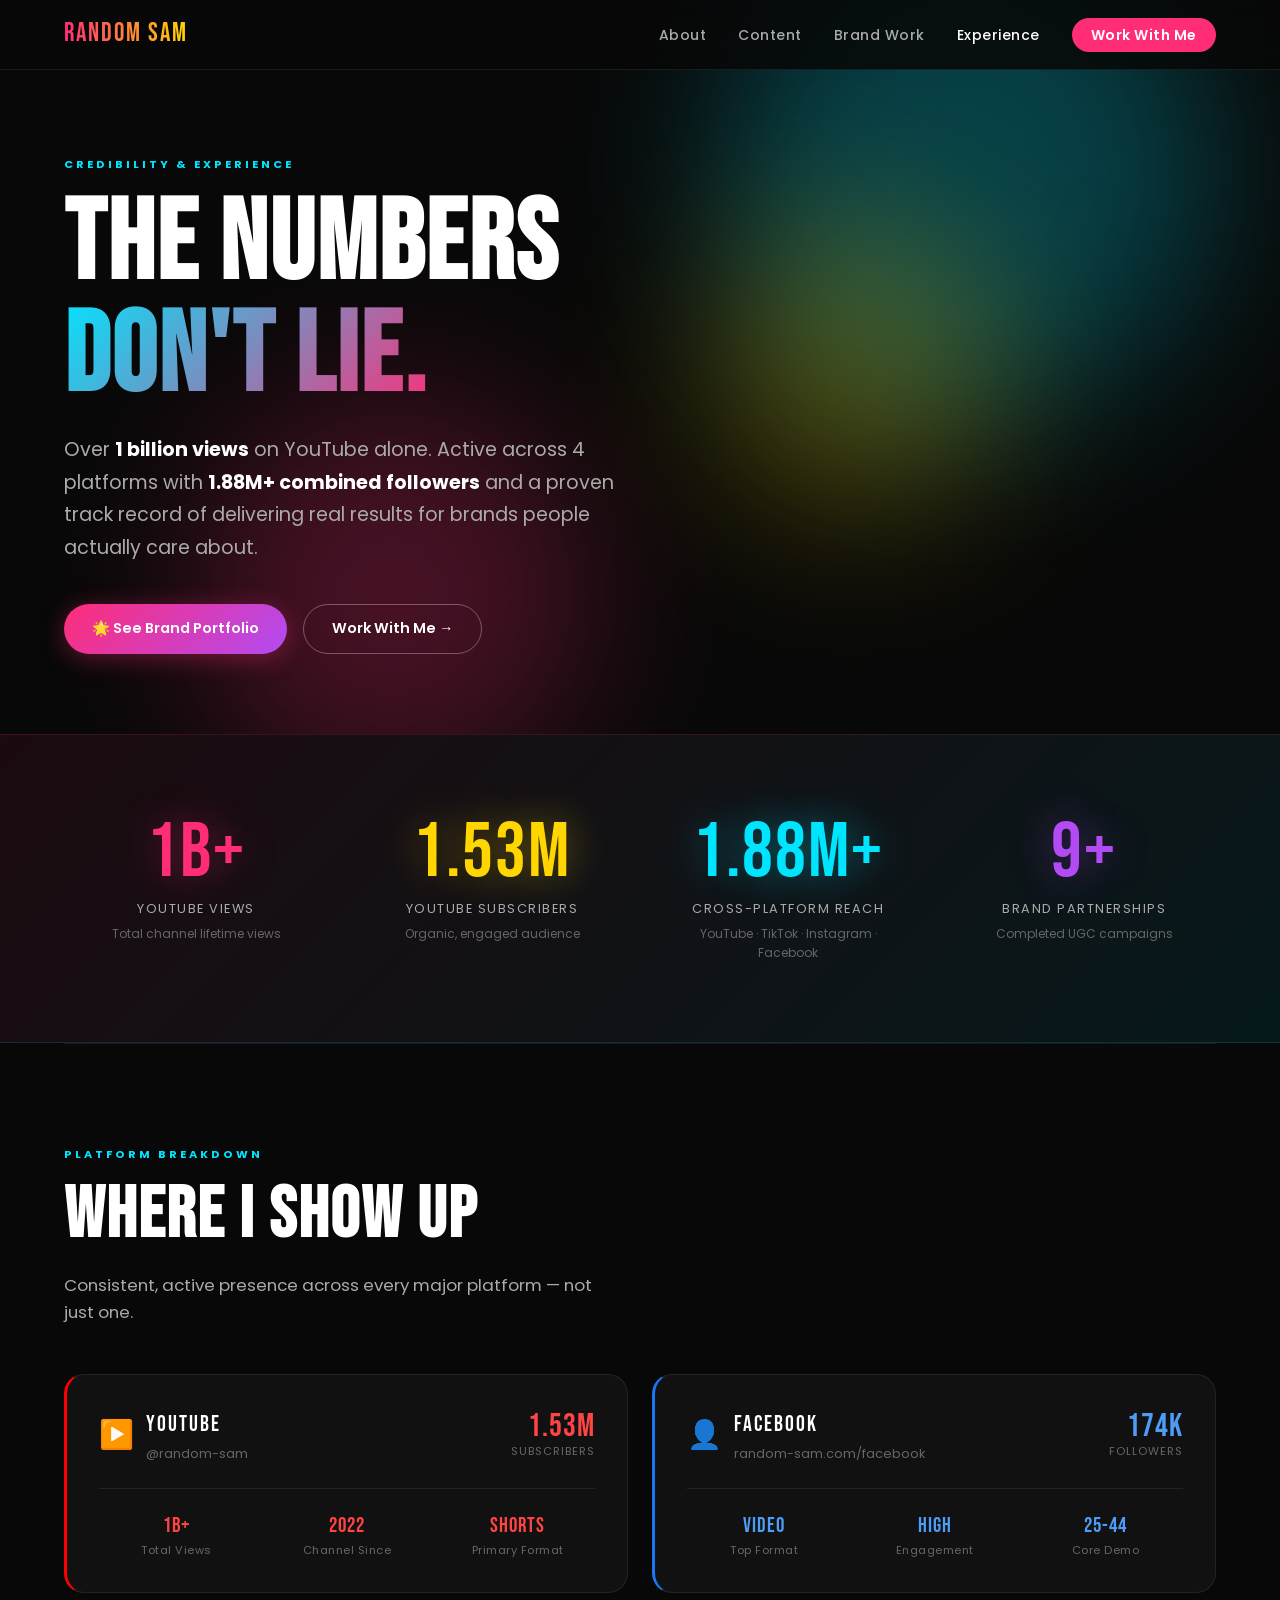
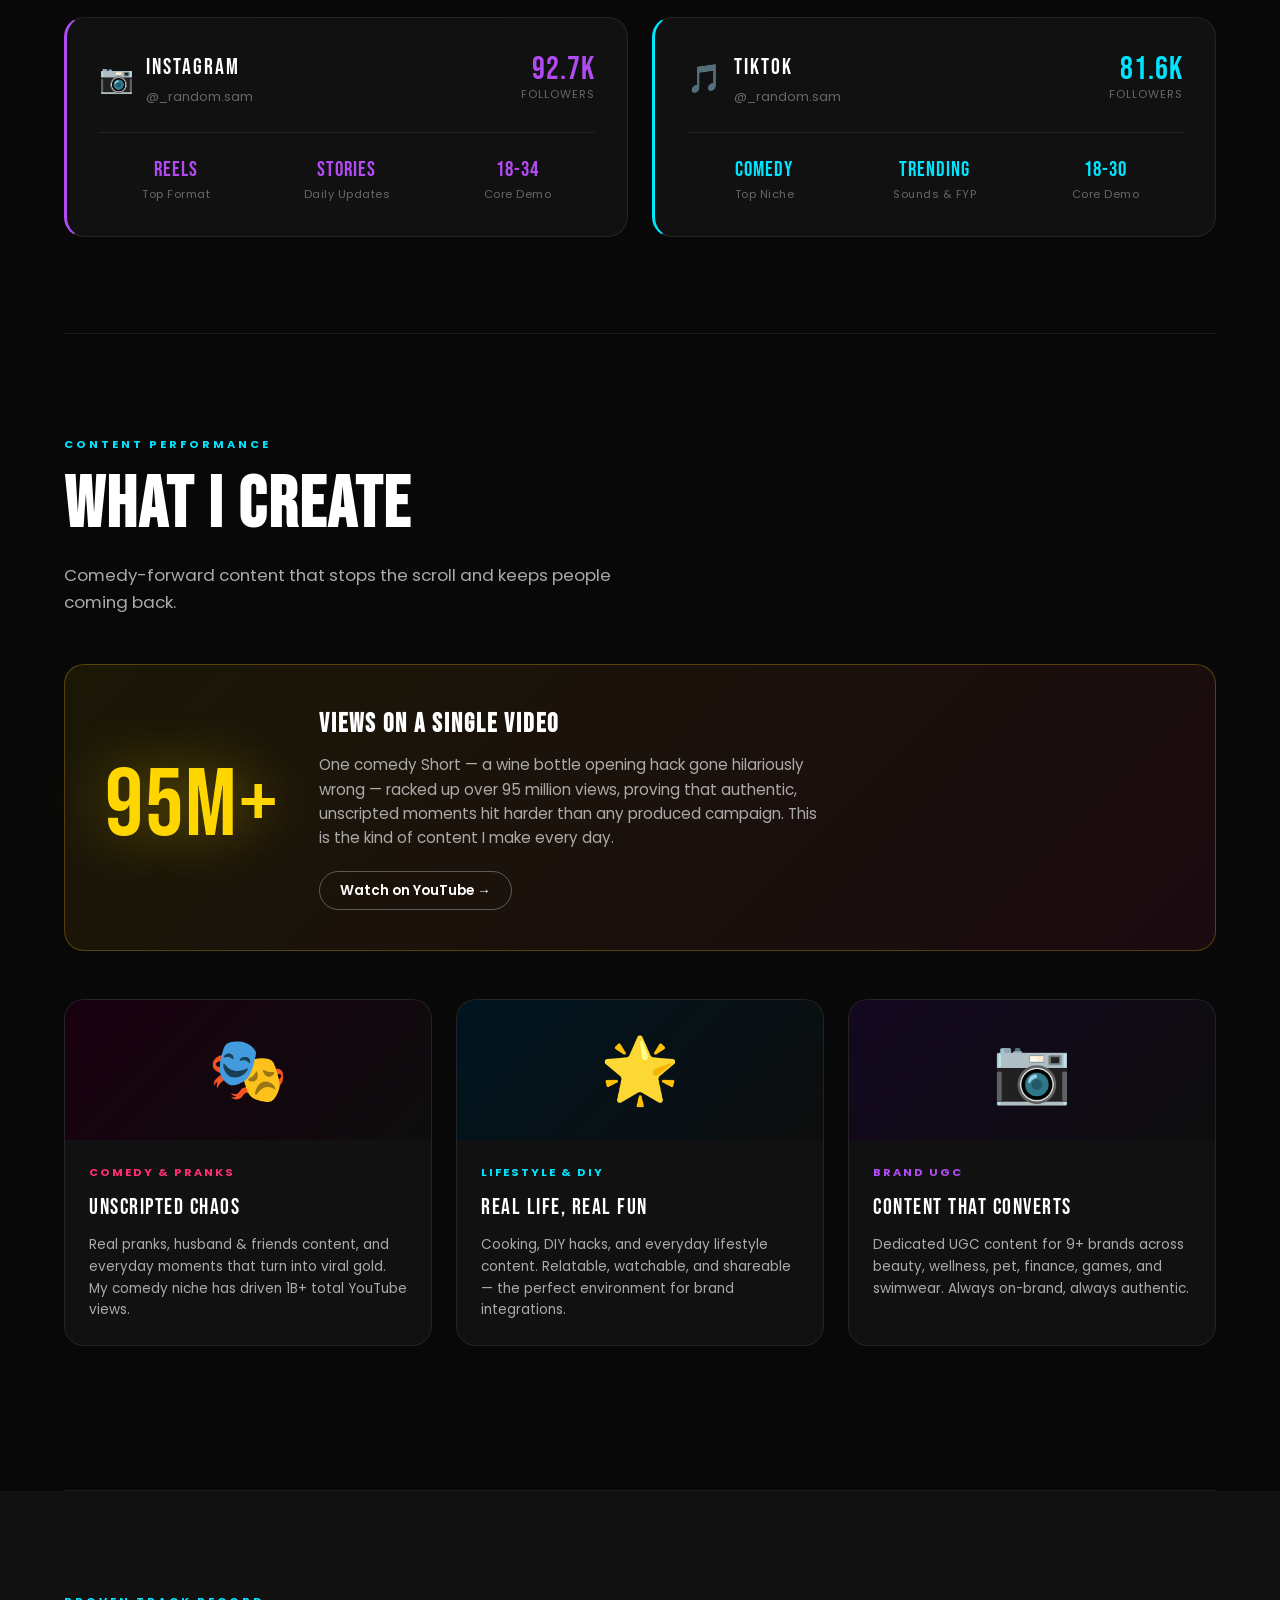
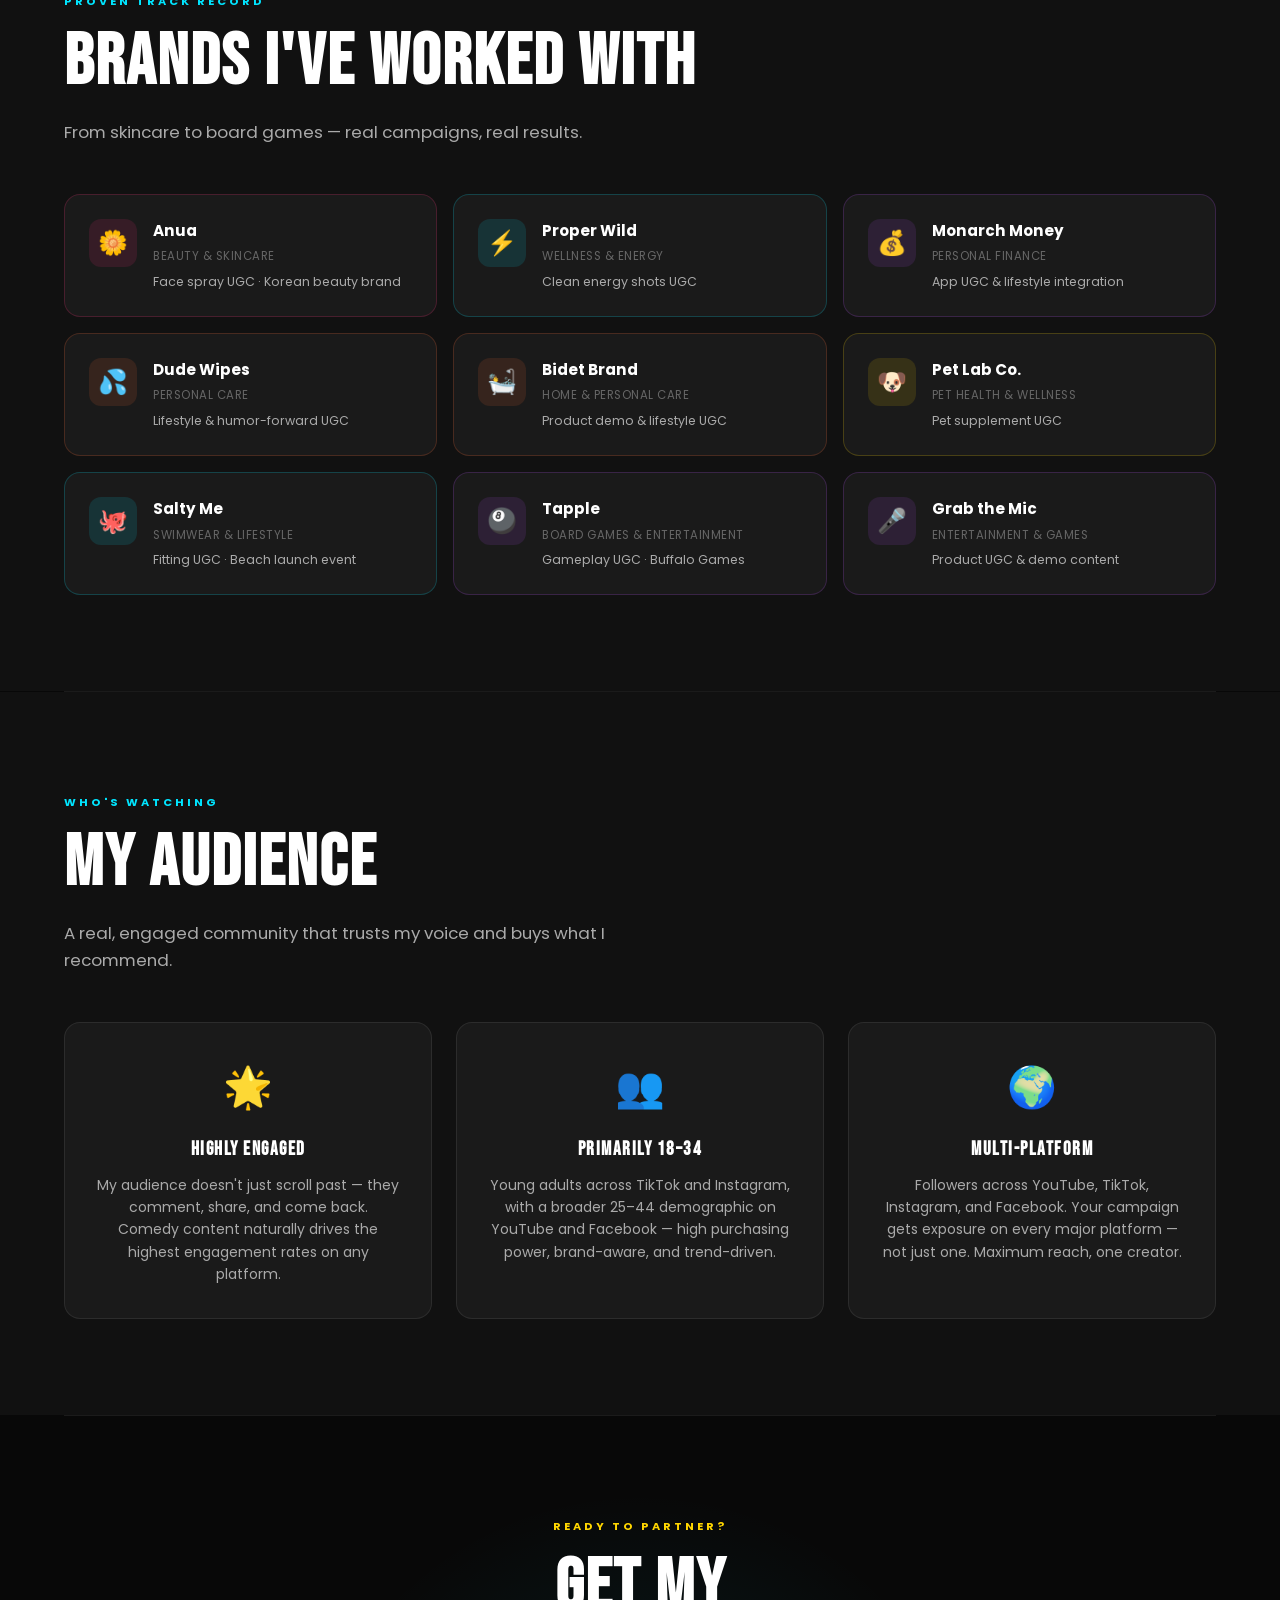
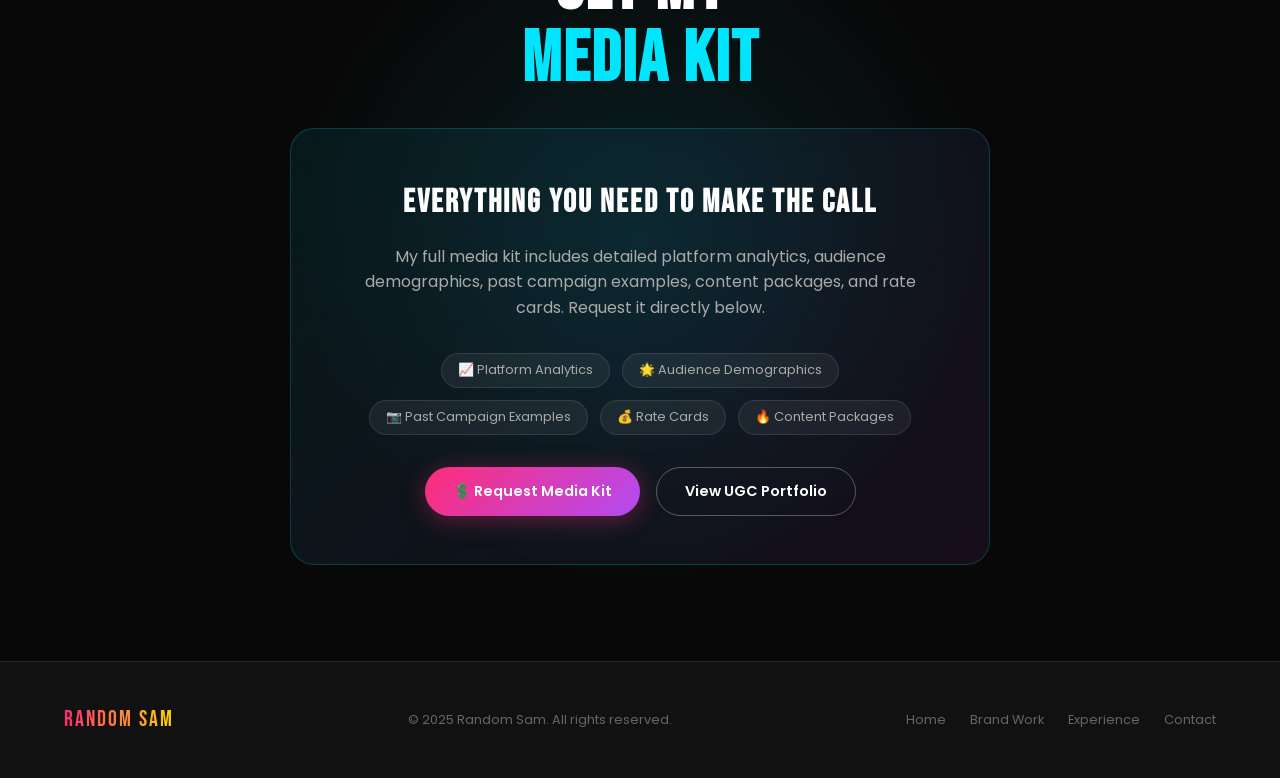
==== experience.html @ a658b6bf "Add experience/credibility page with stats, brand portfolio, and platform breakdown - experience.htm" ====
<!DOCTYPE html>
<html lang="en">
<head>
  <meta charset="UTF-8" />
  <meta name="viewport" content="width=device-width, initial-scale=1.0" />
  <meta name="description" content="Random Sam — By the numbers. 1B+ views, 1.53M YouTube subscribers, 9+ brand partnerships." />
  <title>Experience &amp; Stats | Random Sam</title>
  <link rel="stylesheet" href="styles.css" />
  <style>
    /* ── PAGE-SPECIFIC STYLES ── */

    .exp-hero {
      min-height: 65vh;
      display: flex;
      align-items: center;
      padding: calc(var(--nav-h) + 5rem) 5% 5rem;
      position: relative;
      overflow: hidden;
    }
    .exp-hero .blob-1 { background: var(--cyan); top: -80px; right: 5%; }
    .exp-hero .blob-2 { background: var(--pink); bottom: -60px; left: 15%; }
    .exp-hero .blob-3 { background: var(--yellow); top: 30%; left: 55%; }

    .exp-hero-content { position: relative; z-index: 1; max-width: 900px; }
    .exp-hero .section-tag { color: var(--cyan); }

    /* ── BIG NUMBERS BANNER ── */
    .big-numbers {
      background: linear-gradient(135deg, rgba(255,45,120,0.08), rgba(0,229,255,0.08));
      border-top: 1px solid rgba(255,45,120,0.15);
      border-bottom: 1px solid rgba(0,229,255,0.15);
      padding: 4rem 5%;
    }
    .big-numbers-inner {
      max-width: 1200px;
      margin: 0 auto;
      display: grid;
      grid-template-columns: repeat(4, 1fr);
      gap: 2rem;
      text-align: center;
    }
    .big-num-item { padding: 1rem; }
    .big-num {
      font-family: 'Bebas Neue', sans-serif;
      font-size: clamp(3rem, 6vw, 5.5rem);
      line-height: 1;
      letter-spacing: 2px;
      margin-bottom: 0.5rem;
    }
    .big-num.pink { color: var(--pink); text-shadow: 0 0 40px rgba(255,45,120,0.4); }
    .big-num.yellow { color: var(--yellow); text-shadow: 0 0 40px rgba(255,214,0,0.4); }
    .big-num.cyan { color: var(--cyan); text-shadow: 0 0 40px rgba(0,229,255,0.4); }
    .big-num.purple { color: var(--purple); text-shadow: 0 0 40px rgba(178,75,243,0.4); }
    .big-num-label {
      font-size: 0.8rem;
      color: var(--gray-light);
      letter-spacing: 1.5px;
      text-transform: uppercase;
    }
    .big-num-sub {
      font-size: 0.75rem;
      color: var(--gray);
      margin-top: 0.25rem;
    }

    /* ── PLATFORM BREAKDOWN ── */
    .platform-breakdown { max-width: 1200px; margin: 0 auto; }

    .platform-detail-grid {
      display: grid;
      grid-template-columns: repeat(2, 1fr);
      gap: 1.5rem;
    }

    .platform-detail-card {
      background: var(--surface);
      border: 1px solid var(--border);
      border-radius: 20px;
      padding: 2rem;
      transition: transform 0.25s;
    }
    .platform-detail-card:hover { transform: translateY(-4px); }
    .platform-detail-card.yt { border-left: 3px solid #FF0000; }
    .platform-detail-card.fb { border-left: 3px solid #1877F2; }
    .platform-detail-card.ig { border-left: 3px solid var(--purple); }
    .platform-detail-card.tt { border-left: 3px solid var(--cyan); }

    .pd-header {
      display: flex;
      align-items: center;
      justify-content: space-between;
      margin-bottom: 1.5rem;
    }
    .pd-platform {
      display: flex;
      align-items: center;
      gap: 0.75rem;
    }
    .pd-icon { font-size: 1.75rem; }
    .pd-name {
      font-family: 'Bebas Neue', sans-serif;
      font-size: 1.4rem;
      letter-spacing: 2px;
    }
    .pd-handle { font-size: 0.8rem; color: var(--gray); margin-top: 1px; }
    .pd-main-stat {
      text-align: right;
    }
    .pd-main-num {
      font-family: 'Bebas Neue', sans-serif;
      font-size: 2rem;
      letter-spacing: 1px;
      line-height: 1;
    }
    .yt .pd-main-num { color: #FF4444; }
    .fb .pd-main-num { color: #4d9cf5; }
    .ig .pd-main-num { color: var(--purple); }
    .tt .pd-main-num { color: var(--cyan); }
    .pd-main-label { font-size: 0.7rem; color: var(--gray); text-transform: uppercase; letter-spacing: 1px; }

    .pd-stats {
      display: grid;
      grid-template-columns: repeat(3, 1fr);
      gap: 1rem;
      padding-top: 1.25rem;
      border-top: 1px solid var(--border);
    }
    .pd-stat { text-align: center; }
    .pd-stat-num {
      font-family: 'Bebas Neue', sans-serif;
      font-size: 1.3rem;
      letter-spacing: 1px;
    }
    .pd-stat-label { font-size: 0.7rem; color: var(--gray); letter-spacing: 0.5px; }

    /* ── BRAND PORTFOLIO ── */
    .brand-portfolio { background: var(--surface); }
    .brand-portfolio-inner { max-width: 1200px; margin: 0 auto; }

    .brands-grid {
      display: grid;
      grid-template-columns: repeat(3, 1fr);
      gap: 1rem;
    }

    .brand-card {
      background: var(--surface2);
      border: 1px solid var(--border);
      border-radius: 16px;
      padding: 1.5rem;
      display: flex;
      align-items: flex-start;
      gap: 1rem;
      transition: border-color 0.25s, transform 0.25s;
    }
    .brand-card:hover { transform: translateY(-3px); }
    .brand-card:hover .brand-icon-box { transform: scale(1.1); }

    .brand-icon-box {
      width: 48px;
      height: 48px;
      border-radius: 12px;
      display: flex;
      align-items: center;
      justify-content: center;
      font-size: 1.5rem;
      flex-shrink: 0;
      transition: transform 0.25s;
    }
    .brand-info { flex: 1; min-width: 0; }
    .brand-name {
      font-weight: 700;
      font-size: 0.95rem;
      margin-bottom: 0.25rem;
      white-space: nowrap;
      overflow: hidden;
      text-overflow: ellipsis;
    }
    .brand-category {
      font-size: 0.72rem;
      color: var(--gray);
      letter-spacing: 0.5px;
      text-transform: uppercase;
      margin-bottom: 0.4rem;
    }
    .brand-type {
      font-size: 0.78rem;
      color: var(--gray-light);
    }

    /* Brand color variants */
    .brand-card.beauty { border-color: rgba(255,45,120,0.2); }
    .brand-card.beauty:hover { border-color: var(--pink); }
    .brand-card.beauty .brand-icon-box { background: rgba(255,45,120,0.12); }

    .brand-card.wellness { border-color: rgba(0,229,255,0.2); }
    .brand-card.wellness:hover { border-color: var(--cyan); }
    .brand-card.wellness .brand-icon-box { background: rgba(0,229,255,0.12); }

    .brand-card.personal-care { border-color: rgba(255,107,53,0.2); }
    .brand-card.personal-care:hover { border-color: var(--orange); }
    .brand-card.personal-care .brand-icon-box { background: rgba(255,107,53,0.12); }

    .brand-card.finance { border-color: rgba(178,75,243,0.2); }
    .brand-card.finance:hover { border-color: var(--purple); }
    .brand-card.finance .brand-icon-box { background: rgba(178,75,243,0.12); }

    .brand-card.pet { border-color: rgba(255,214,0,0.2); }
    .brand-card.pet:hover { border-color: var(--yellow); }
    .brand-card.pet .brand-icon-box { background: rgba(255,214,0,0.12); }

    .brand-card.swimwear { border-color: rgba(0,229,255,0.2); }
    .brand-card.swimwear:hover { border-color: var(--cyan); }
    .brand-card.swimwear .brand-icon-box { background: rgba(0,229,255,0.12); }

    .brand-card.entertainment { border-color: rgba(178,75,243,0.2); }
    .brand-card.entertainment:hover { border-color: var(--purple); }
    .brand-card.entertainment .brand-icon-box { background: rgba(178,75,243,0.12); }

    /* ── CONTENT SHOWCASE ── */
    .content-showcase-inner { max-width: 1200px; margin: 0 auto; }

    .content-type-grid {
      display: grid;
      grid-template-columns: repeat(3, 1fr);
      gap: 1.5rem;
      margin-bottom: 3rem;
    }

    .content-type-card {
      background: var(--surface);
      border: 1px solid var(--border);
      border-radius: 20px;
      overflow: hidden;
      transition: transform 0.25s;
    }
    .content-type-card:hover { transform: translateY(-4px); }

    .ctc-thumb {
      height: 140px;
      display: flex;
      align-items: center;
      justify-content: center;
      font-size: 4rem;
      position: relative;
    }
    .ctc-thumb::after {
      content: '';
      position: absolute;
      inset: 0;
      opacity: 0;
      transition: opacity 0.3s;
    }
    .content-type-card:hover .ctc-thumb::after { opacity: 1; }

    .ctc-thumb.comedy { background: linear-gradient(135deg, #1a0010, #0d0d0d); }
    .ctc-thumb.lifestyle { background: linear-gradient(135deg, #001520, #0d0d0d); }
    .ctc-thumb.ugc-vid { background: linear-gradient(135deg, #130820, #0d0d0d); }

    .ctc-body { padding: 1.5rem; }
    .ctc-label {
      font-size: 0.7rem;
      font-weight: 700;
      letter-spacing: 2px;
      text-transform: uppercase;
      margin-bottom: 0.5rem;
    }
    .comedy .ctc-label { color: var(--pink); }
    .lifestyle .ctc-label { color: var(--cyan); }
    .ugc-vid .ctc-label { color: var(--purple); }

    .ctc-title {
      font-family: 'Bebas Neue', sans-serif;
      font-size: 1.4rem;
      letter-spacing: 1.5px;
      margin-bottom: 0.5rem;
    }
    .ctc-desc { font-size: 0.85rem; color: var(--gray-light); line-height: 1.6; }

    .viral-callout {
      background: linear-gradient(135deg, rgba(255,214,0,0.08), rgba(255,45,120,0.08));
      border: 1px solid rgba(255,214,0,0.25);
      border-radius: 20px;
      padding: 2.5rem;
      display: flex;
      align-items: center;
      gap: 2.5rem;
      flex-wrap: wrap;
    }
    .viral-num {
      font-family: 'Bebas Neue', sans-serif;
      font-size: clamp(3.5rem, 8vw, 6rem);
      letter-spacing: 2px;
      color: var(--yellow);
      text-shadow: 0 0 60px rgba(255,214,0,0.4);
      line-height: 1;
      flex-shrink: 0;
    }
    .viral-text h3 {
      font-family: 'Bebas Neue', sans-serif;
      font-size: 1.6rem;
      letter-spacing: 2px;
      margin-bottom: 0.5rem;
    }
    .viral-text p { color: var(--gray-light); font-size: 0.95rem; max-width: 500px; }

    /* ── AUDIENCE SECTION ── */
    .audience-section { background: var(--surface); }
    .audience-inner { max-width: 1200px; margin: 0 auto; }

    .audience-grid {
      display: grid;
      grid-template-columns: repeat(3, 1fr);
      gap: 1.5rem;
    }
    .audience-card {
      background: var(--surface2);
      border: 1px solid var(--border);
      border-radius: 16px;
      padding: 2rem;
      text-align: center;
    }
    .audience-icon { font-size: 2.5rem; margin-bottom: 1rem; display: block; }
    .audience-card h3 {
      font-family: 'Bebas Neue', sans-serif;
      font-size: 1.2rem;
      letter-spacing: 1.5px;
      margin-bottom: 0.5rem;
    }
    .audience-card p { font-size: 0.875rem; color: var(--gray-light); line-height: 1.6; }

    /* ── MEDIA KIT CTA ── */
    .media-kit-cta {
      text-align: center;
      position: relative;
      overflow: hidden;
    }
    .media-kit-cta::before {
      content: '';
      position: absolute;
      top: 50%; left: 50%;
      transform: translate(-50%,-50%);
      width: 700px; height: 700px;
      background: radial-gradient(circle, rgba(0,229,255,0.1), transparent 70%);
      pointer-events: none;
    }
    .media-kit-inner {
      max-width: 700px;
      margin: 0 auto;
      position: relative;
      z-index: 1;
    }
    .media-kit-cta .section-tag { color: var(--yellow); }

    .media-kit-box {
      background: linear-gradient(135deg, rgba(0,229,255,0.08), rgba(178,75,243,0.08));
      border: 1px solid rgba(0,229,255,0.2);
      border-radius: 24px;
      padding: 3rem;
      margin-top: 2rem;
    }
    .media-kit-box h3 {
      font-family: 'Bebas Neue', sans-serif;
      font-size: 2rem;
      letter-spacing: 2px;
      margin-bottom: 1rem;
    }
    .media-kit-box p { color: var(--gray-light); margin-bottom: 2rem; }
    .media-kit-features {
      display: flex;
      flex-wrap: wrap;
      gap: 0.75rem;
      justify-content: center;
      margin-bottom: 2rem;
    }
    .mk-feature {
      display: inline-flex;
      align-items: center;
      gap: 0.4rem;
      background: rgba(255,255,255,0.06);
      border: 1px solid rgba(255,255,255,0.1);
      border-radius: 50px;
      padding: 0.4rem 1rem;
      font-size: 0.8rem;
      color: var(--gray-light);
    }

    /* ── RESPONSIVE ── */
    @media (max-width: 900px) {
      .big-numbers-inner { grid-template-columns: repeat(2, 1fr); }
      .platform-detail-grid { grid-template-columns: 1fr; }
      .brands-grid { grid-template-columns: repeat(2, 1fr); }
      .content-type-grid { grid-template-columns: 1fr; }
      .audience-grid { grid-template-columns: 1fr; }
    }
    @media (max-width: 600px) {
      .brands-grid { grid-template-columns: 1fr; }
      .big-numbers-inner { grid-template-columns: 1fr 1fr; gap: 1rem; }
      .viral-callout { flex-direction: column; gap: 1rem; }
    }
  </style>
</head>
<body>

  <!-- NAV -->
  <nav id="navbar">
    <a href="index.html" class="nav-logo">RANDOM SAM</a>
    <ul class="nav-links" id="navLinks">
      <li><a href="index.html#about">About</a></li>
      <li><a href="index.html#content">Content</a></li>
      <li><a href="ugc.html">Brand Work</a></li>
      <li><a href="experience.html" style="color:var(--white)">Experience</a></li>
      <li><a href="ugc.html#inquiry" class="nav-cta">Work With Me</a></li>
    </ul>
    <button class="hamburger" id="hamburger" aria-label="Menu">
      <span></span><span></span><span></span>
    </button>
  </nav>

  <!-- HERO -->
  <section class="exp-hero">
    <div class="hero-bg">
      <div class="blob blob-1"></div>
      <div class="blob blob-2"></div>
      <div class="blob blob-3"></div>
    </div>
    <div class="exp-hero-content fade-up">
      <span class="section-tag">Credibility &amp; Experience</span>
      <h1 class="section-title" style="font-size: clamp(3rem, 9vw, 7rem); margin-bottom: 1.25rem;">
        THE NUMBERS<br/>
        <span style="background: linear-gradient(135deg, var(--cyan), var(--pink)); -webkit-background-clip: text; -webkit-text-fill-color: transparent; background-clip: text;">DON'T LIE.</span>
      </h1>
      <p style="font-size: clamp(1rem, 2vw, 1.2rem); color: var(--gray-light); max-width: 600px; margin-bottom: 2.5rem; line-height: 1.7;">
        Over <strong style="color:var(--white)">1 billion views</strong> on YouTube alone. Active across 4 platforms with
        <strong style="color:var(--white)">1.88M+ combined followers</strong> and a proven track record of delivering
        real results for brands people actually care about.
      </p>
      <div style="display:flex; flex-wrap:wrap; gap:1rem;">
        <a href="#brands" class="btn btn-primary">&#127775; See Brand Portfolio</a>
        <a href="ugc.html#inquiry" class="btn btn-outline">Work With Me &#8594;</a>
      </div>
    </div>
  </section>

  <!-- BIG NUMBERS -->
  <div class="big-numbers">
    <div class="big-numbers-inner">
      <div class="big-num-item fade-up">
        <div class="big-num pink">1B+</div>
        <div class="big-num-label">YouTube Views</div>
        <div class="big-num-sub">Total channel lifetime views</div>
      </div>
      <div class="big-num-item fade-up">
        <div class="big-num yellow">1.53M</div>
        <div class="big-num-label">YouTube Subscribers</div>
        <div class="big-num-sub">Organic, engaged audience</div>
      </div>
      <div class="big-num-item fade-up">
        <div class="big-num cyan">1.88M+</div>
        <div class="big-num-label">Cross-Platform Reach</div>
        <div class="big-num-sub">YouTube · TikTok · Instagram · Facebook</div>
      </div>
      <div class="big-num-item fade-up">
        <div class="big-num purple">9+</div>
        <div class="big-num-label">Brand Partnerships</div>
        <div class="big-num-sub">Completed UGC campaigns</div>
      </div>
    </div>
  </div>

  <div class="divider"></div>

  <!-- PLATFORM BREAKDOWN -->
  <section style="padding: 6rem 5%;">
    <div class="platform-breakdown">
      <div class="fade-up" style="margin-bottom:3rem;">
        <span class="section-tag">Platform Breakdown</span>
        <h2 class="section-title">WHERE I SHOW UP</h2>
        <p class="section-subtitle">Consistent, active presence across every major platform — not just one.</p>
      </div>
      <div class="platform-detail-grid">

        <!-- YouTube -->
        <div class="platform-detail-card yt fade-up">
          <div class="pd-header">
            <div class="pd-platform">
              <span class="pd-icon">&#9654;&#65039;</span>
              <div>
                <div class="pd-name">YouTube</div>
                <div class="pd-handle">@random-sam</div>
              </div>
            </div>
            <div class="pd-main-stat">
              <div class="pd-main-num">1.53M</div>
              <div class="pd-main-label">Subscribers</div>
            </div>
          </div>
          <div class="pd-stats">
            <div class="pd-stat">
              <div class="pd-stat-num" style="color:#FF4444;">1B+</div>
              <div class="pd-stat-label">Total Views</div>
            </div>
            <div class="pd-stat">
              <div class="pd-stat-num" style="color:#FF4444;">2022</div>
              <div class="pd-stat-label">Channel Since</div>
            </div>
            <div class="pd-stat">
              <div class="pd-stat-num" style="color:#FF4444;">Shorts</div>
              <div class="pd-stat-label">Primary Format</div>
            </div>
          </div>
        </div>

        <!-- Facebook -->
        <div class="platform-detail-card fb fade-up">
          <div class="pd-header">
            <div class="pd-platform">
              <span class="pd-icon">&#128100;</span>
              <div>
                <div class="pd-name">Facebook</div>
                <div class="pd-handle">random-sam.com/facebook</div>
              </div>
            </div>
            <div class="pd-main-stat">
              <div class="pd-main-num">174K</div>
              <div class="pd-main-label">Followers</div>
            </div>
          </div>
          <div class="pd-stats">
            <div class="pd-stat">
              <div class="pd-stat-num" style="color:#4d9cf5;">Video</div>
              <div class="pd-stat-label">Top Format</div>
            </div>
            <div class="pd-stat">
              <div class="pd-stat-num" style="color:#4d9cf5;">High</div>
              <div class="pd-stat-label">Engagement</div>
            </div>
            <div class="pd-stat">
              <div class="pd-stat-num" style="color:#4d9cf5;">25-44</div>
              <div class="pd-stat-label">Core Demo</div>
            </div>
          </div>
        </div>

        <!-- Instagram -->
        <div class="platform-detail-card ig fade-up">
          <div class="pd-header">
            <div class="pd-platform">
              <span class="pd-icon">&#128247;</span>
              <div>
                <div class="pd-name">Instagram</div>
                <div class="pd-handle">@_random.sam</div>
              </div>
            </div>
            <div class="pd-main-stat">
              <div class="pd-main-num">92.7K</div>
              <div class="pd-main-label">Followers</div>
            </div>
          </div>
          <div class="pd-stats">
            <div class="pd-stat">
              <div class="pd-stat-num" style="color:var(--purple);">Reels</div>
              <div class="pd-stat-label">Top Format</div>
            </div>
            <div class="pd-stat">
              <div class="pd-stat-num" style="color:var(--purple);">Stories</div>
              <div class="pd-stat-label">Daily Updates</div>
            </div>
            <div class="pd-stat">
              <div class="pd-stat-num" style="color:var(--purple);">18-34</div>
              <div class="pd-stat-label">Core Demo</div>
            </div>
          </div>
        </div>

        <!-- TikTok -->
        <div class="platform-detail-card tt fade-up">
          <div class="pd-header">
            <div class="pd-platform">
              <span class="pd-icon">&#127925;</span>
              <div>
                <div class="pd-name">TikTok</div>
                <div class="pd-handle">@_random.sam</div>
              </div>
            </div>
            <div class="pd-main-stat">
              <div class="pd-main-num">81.6K</div>
              <div class="pd-main-label">Followers</div>
            </div>
          </div>
          <div class="pd-stats">
            <div class="pd-stat">
              <div class="pd-stat-num" style="color:var(--cyan);">Comedy</div>
              <div class="pd-stat-label">Top Niche</div>
            </div>
            <div class="pd-stat">
              <div class="pd-stat-num" style="color:var(--cyan);">Trending</div>
              <div class="pd-stat-label">Sounds &amp; FYP</div>
            </div>
            <div class="pd-stat">
              <div class="pd-stat-num" style="color:var(--cyan);">18-30</div>
              <div class="pd-stat-label">Core Demo</div>
            </div>
          </div>
        </div>

      </div>
    </div>
  </section>

  <div class="divider"></div>

  <!-- VIRAL CALLOUT + CONTENT SHOWCASE -->
  <section style="padding: 6rem 5%;">
    <div class="content-showcase-inner">
      <div class="fade-up" style="margin-bottom:3rem;">
        <span class="section-tag">Content Performance</span>
        <h2 class="section-title">WHAT I CREATE</h2>
        <p class="section-subtitle">Comedy-forward content that stops the scroll and keeps people coming back.</p>
      </div>

      <!-- Viral moment callout -->
      <div class="viral-callout fade-up" style="margin-bottom: 3rem;">
        <div class="viral-num">95M+</div>
        <div class="viral-text">
          <h3>VIEWS ON A SINGLE VIDEO</h3>
          <p>One comedy Short — a wine bottle opening hack gone hilariously wrong — racked up over 95 million views, proving that authentic, unscripted moments hit harder than any produced campaign. This is the kind of content I make every day.</p>
          <a href="https://www.youtube.com/@random-sam" target="_blank" rel="noopener" class="btn btn-outline" style="margin-top:1.25rem; padding: 0.5rem 1.25rem; font-size:0.85rem;">Watch on YouTube &#8594;</a>
        </div>
      </div>

      <div class="content-type-grid">
        <div class="content-type-card comedy fade-up">
          <div class="ctc-thumb comedy">&#127917;</div>
          <div class="ctc-body">
            <div class="ctc-label">Comedy &amp; Pranks</div>
            <div class="ctc-title">UNSCRIPTED CHAOS</div>
            <p class="ctc-desc">Real pranks, husband &amp; friends content, and everyday moments that turn into viral gold. My comedy niche has driven 1B+ total YouTube views.</p>
          </div>
        </div>
        <div class="content-type-card lifestyle fade-up">
          <div class="ctc-thumb lifestyle">&#127775;</div>
          <div class="ctc-body">
            <div class="ctc-label">Lifestyle &amp; DIY</div>
            <div class="ctc-title">REAL LIFE, REAL FUN</div>
            <p class="ctc-desc">Cooking, DIY hacks, and everyday lifestyle content. Relatable, watchable, and shareable — the perfect environment for brand integrations.</p>
          </div>
        </div>
        <div class="content-type-card ugc-vid fade-up">
          <div class="ctc-thumb ugc-vid">&#128247;</div>
          <div class="ctc-body">
            <div class="ctc-label">Brand UGC</div>
            <div class="ctc-title">CONTENT THAT CONVERTS</div>
            <p class="ctc-desc">Dedicated UGC content for 9+ brands across beauty, wellness, pet, finance, games, and swimwear. Always on-brand, always authentic.</p>
          </div>
        </div>
      </div>
    </div>
  </section>

  <div class="divider"></div>

  <!-- BRAND PORTFOLIO -->
  <section class="brand-portfolio" id="brands" style="padding: 6rem 5%;">
    <div class="brand-portfolio-inner">
      <div class="fade-up" style="margin-bottom: 3rem;">
        <span class="section-tag">Proven Track Record</span>
        <h2 class="section-title">BRANDS I'VE WORKED WITH</h2>
        <p class="section-subtitle">From skincare to board games — real campaigns, real results.</p>
      </div>
      <div class="brands-grid">

        <div class="brand-card beauty fade-up">
          <div class="brand-icon-box">&#127804;</div>
          <div class="brand-info">
            <div class="brand-name">Anua</div>
            <div class="brand-category">Beauty &amp; Skincare</div>
            <div class="brand-type">Face spray UGC · Korean beauty brand</div>
          </div>
        </div>

        <div class="brand-card wellness fade-up">
          <div class="brand-icon-box">&#9889;</div>
          <div class="brand-info">
            <div class="brand-name">Proper Wild</div>
            <div class="brand-category">Wellness &amp; Energy</div>
            <div class="brand-type">Clean energy shots UGC</div>
          </div>
        </div>

        <div class="brand-card finance fade-up">
          <div class="brand-icon-box">&#128176;</div>
          <div class="brand-info">
            <div class="brand-name">Monarch Money</div>
            <div class="brand-category">Personal Finance</div>
            <div class="brand-type">App UGC &amp; lifestyle integration</div>
          </div>
        </div>

        <div class="brand-card personal-care fade-up">
          <div class="brand-icon-box">&#128166;</div>
          <div class="brand-info">
            <div class="brand-name">Dude Wipes</div>
            <div class="brand-category">Personal Care</div>
            <div class="brand-type">Lifestyle &amp; humor-forward UGC</div>
          </div>
        </div>

        <div class="brand-card personal-care fade-up">
          <div class="brand-icon-box">&#128704;</div>
          <div class="brand-info">
            <div class="brand-name">Bidet Brand</div>
            <div class="brand-category">Home &amp; Personal Care</div>
            <div class="brand-type">Product demo &amp; lifestyle UGC</div>
          </div>
        </div>

        <div class="brand-card pet fade-up">
          <div class="brand-icon-box">&#128054;</div>
          <div class="brand-info">
            <div class="brand-name">Pet Lab Co.</div>
            <div class="brand-category">Pet Health &amp; Wellness</div>
            <div class="brand-type">Pet supplement UGC</div>
          </div>
        </div>

        <div class="brand-card swimwear fade-up">
          <div class="brand-icon-box">&#128025;</div>
          <div class="brand-info">
            <div class="brand-name">Salty Me</div>
            <div class="brand-category">Swimwear &amp; Lifestyle</div>
            <div class="brand-type">Fitting UGC · Beach launch event</div>
          </div>
        </div>

        <div class="brand-card entertainment fade-up">
          <div class="brand-icon-box">&#127921;</div>
          <div class="brand-info">
            <div class="brand-name">Tapple</div>
            <div class="brand-category">Board Games &amp; Entertainment</div>
            <div class="brand-type">Gameplay UGC · Buffalo Games</div>
          </div>
        </div>

        <div class="brand-card entertainment fade-up">
          <div class="brand-icon-box">&#127908;</div>
          <div class="brand-info">
            <div class="brand-name">Grab the Mic</div>
            <div class="brand-category">Entertainment &amp; Games</div>
            <div class="brand-type">Product UGC &amp; demo content</div>
          </div>
        </div>

      </div>
    </div>
  </section>

  <div class="divider"></div>

  <!-- AUDIENCE -->
  <section class="audience-section" style="padding: 6rem 5%;">
    <div class="audience-inner">
      <div class="fade-up" style="margin-bottom: 3rem;">
        <span class="section-tag">Who's Watching</span>
        <h2 class="section-title">MY AUDIENCE</h2>
        <p class="section-subtitle">A real, engaged community that trusts my voice and buys what I recommend.</p>
      </div>
      <div class="audience-grid">
        <div class="audience-card fade-up">
          <span class="audience-icon">&#127775;</span>
          <h3>HIGHLY ENGAGED</h3>
          <p>My audience doesn't just scroll past — they comment, share, and come back. Comedy content naturally drives the highest engagement rates on any platform.</p>
        </div>
        <div class="audience-card fade-up">
          <span class="audience-icon">&#128101;</span>
          <h3>PRIMARILY 18–34</h3>
          <p>Young adults across TikTok and Instagram, with a broader 25–44 demographic on YouTube and Facebook — high purchasing power, brand-aware, and trend-driven.</p>
        </div>
        <div class="audience-card fade-up">
          <span class="audience-icon">&#127757;</span>
          <h3>MULTI-PLATFORM</h3>
          <p>Followers across YouTube, TikTok, Instagram, and Facebook. Your campaign gets exposure on every major platform — not just one. Maximum reach, one creator.</p>
        </div>
      </div>
    </div>
  </section>

  <div class="divider"></div>

  <!-- MEDIA KIT CTA -->
  <section class="media-kit-cta" style="padding: 6rem 5%;">
    <div class="media-kit-inner fade-up">
      <span class="section-tag">Ready to Partner?</span>
      <h2 class="section-title">GET MY<br/><span class="text-cyan">MEDIA KIT</span></h2>
      <div class="media-kit-box">
        <h3>EVERYTHING YOU NEED TO MAKE THE CALL</h3>
        <p>My full media kit includes detailed platform analytics, audience demographics, past campaign examples, content packages, and rate cards. Request it directly below.</p>
        <div class="media-kit-features">
          <span class="mk-feature">&#128200; Platform Analytics</span>
          <span class="mk-feature">&#127775; Audience Demographics</span>
          <span class="mk-feature">&#128247; Past Campaign Examples</span>
          <span class="mk-feature">&#128176; Rate Cards</span>
          <span class="mk-feature">&#128293; Content Packages</span>
        </div>
        <div style="display:flex; gap:1rem; justify-content:center; flex-wrap:wrap;">
          <a href="ugc.html#inquiry" class="btn btn-primary">&#128178; Request Media Kit</a>
          <a href="ugc.html" class="btn btn-outline">View UGC Portfolio</a>
        </div>
      </div>
    </div>
  </section>

  <!-- FOOTER -->
  <footer>
    <a href="index.html" class="footer-logo">RANDOM SAM</a>
    <p>&copy; 2025 Random Sam. All rights reserved.</p>
    <div class="footer-links">
      <a href="index.html">Home</a>
      <a href="ugc.html">Brand Work</a>
      <a href="experience.html">Experience</a>
      <a href="index.html#contact">Contact</a>
    </div>
  </footer>

  <script src="script.js"></script>
</body>
</html>
---- styles.css ----
@import url('https://fonts.googleapis.com/css2?family=Bebas+Neue&family=Poppins:ital,wght@0,300;0,400;0,500;0,600;0,700;0,900;1,400&display=swap');

:root {
  --bg: #080808;
  --surface: #111111;
  --surface2: #1a1a1a;
  --pink: #FF2D78;
  --yellow: #FFD600;
  --cyan: #00E5FF;
  --purple: #B24BF3;
  --orange: #FF6B35;
  --white: #FFFFFF;
  --gray: #666666;
  --gray-light: #aaaaaa;
  --border: rgba(255,255,255,0.08);
  --nav-h: 70px;
}

*, *::before, *::after { box-sizing: border-box; margin: 0; padding: 0; }

html { scroll-behavior: smooth; font-size: 16px; }

body {
  background: var(--bg);
  color: var(--white);
  font-family: 'Poppins', sans-serif;
  line-height: 1.6;
  overflow-x: hidden;
}

/* ── NAV ── */
nav {
  position: fixed;
  top: 0; left: 0; right: 0;
  height: var(--nav-h);
  z-index: 1000;
  display: flex;
  align-items: center;
  justify-content: space-between;
  padding: 0 5%;
  background: rgba(8,8,8,0.85);
  backdrop-filter: blur(12px);
  -webkit-backdrop-filter: blur(12px);
  border-bottom: 1px solid var(--border);
  transition: background 0.3s;
}

.nav-logo {
  font-family: 'Bebas Neue', sans-serif;
  font-size: 1.6rem;
  letter-spacing: 2px;
  background: linear-gradient(90deg, var(--pink), var(--yellow));
  -webkit-background-clip: text;
  -webkit-text-fill-color: transparent;
  background-clip: text;
  text-decoration: none;
}

.nav-links {
  display: flex;
  align-items: center;
  gap: 2rem;
  list-style: none;
}

.nav-links a {
  color: var(--gray-light);
  text-decoration: none;
  font-size: 0.875rem;
  font-weight: 500;
  letter-spacing: 0.5px;
  transition: color 0.2s;
}
.nav-links a:hover { color: var(--white); }

.nav-cta {
  background: var(--pink);
  color: var(--white) !important;
  padding: 0.45rem 1.2rem;
  border-radius: 50px;
  font-weight: 600 !important;
  transition: opacity 0.2s, transform 0.2s !important;
}
.nav-cta:hover { opacity: 0.85; transform: translateY(-1px); }

.hamburger {
  display: none;
  flex-direction: column;
  gap: 5px;
  cursor: pointer;
  background: none;
  border: none;
  padding: 4px;
}
.hamburger span {
  display: block;
  width: 24px;
  height: 2px;
  background: var(--white);
  border-radius: 2px;
  transition: all 0.3s;
}

/* ── HERO ── */
.hero {
  min-height: 100vh;
  display: flex;
  align-items: center;
  padding: calc(var(--nav-h) + 4rem) 5% 0;
  position: relative;
  overflow: hidden;
}

.hero-layout {
  display: grid;
  grid-template-columns: 1fr 1fr;
  align-items: flex-end;
  width: 100%;
  gap: 2rem;
  position: relative;
  z-index: 1;
}

.hero-photo {
  display: flex;
  justify-content: center;
  align-items: flex-end;
}

.hero-img {
  width: 100%;
  max-width: 480px;
  height: auto;
  display: block;
  object-fit: contain;
  object-position: bottom;
  filter: drop-shadow(0 0 60px rgba(255, 45, 120, 0.2));
}

@media (max-width: 768px) {
  .hero-layout {
    grid-template-columns: 1fr;
  }
  .hero-photo {
    display: none;
  }
  .hero {
    padding-bottom: 4rem;
  }
}

.hero-bg {
  position: absolute;
  inset: 0;
  z-index: 0;
  pointer-events: none;
}

.blob {
  position: absolute;
  border-radius: 50%;
  filter: blur(80px);
  opacity: 0.25;
  animation: float 8s ease-in-out infinite;
}
.blob-1 { width: 500px; height: 500px; background: var(--pink); top: -100px; right: -100px; animation-delay: 0s; }
.blob-2 { width: 400px; height: 400px; background: var(--cyan); bottom: -50px; left: 10%; animation-delay: 2.5s; }
.blob-3 { width: 300px; height: 300px; background: var(--yellow); top: 40%; left: 50%; animation-delay: 5s; }

@keyframes float {
  0%, 100% { transform: translateY(0) scale(1); }
  50% { transform: translateY(-30px) scale(1.05); }
}

.hero-content {
  position: relative;
  z-index: 1;
  max-width: 800px;
}

.hero-tag {
  display: inline-block;
  background: rgba(255, 45, 120, 0.15);
  border: 1px solid rgba(255, 45, 120, 0.4);
  color: var(--pink);
  font-size: 0.75rem;
  font-weight: 600;
  letter-spacing: 2px;
  text-transform: uppercase;
  padding: 0.35rem 1rem;
  border-radius: 50px;
  margin-bottom: 1.5rem;
}

.hero-name {
  font-family: 'Bebas Neue', sans-serif;
  font-size: clamp(5rem, 15vw, 10rem);
  line-height: 0.9;
  letter-spacing: 4px;
  margin-bottom: 1.5rem;
}

.hero-name span {
  display: block;
}
.hero-name .grad {
  background: linear-gradient(135deg, var(--pink) 0%, var(--yellow) 50%, var(--cyan) 100%);
  -webkit-background-clip: text;
  -webkit-text-fill-color: transparent;
  background-clip: text;
}

.hero-sub {
  font-size: clamp(1rem, 2.5vw, 1.25rem);
  color: var(--gray-light);
  max-width: 520px;
  margin-bottom: 2.5rem;
  font-weight: 400;
}

.hero-sub strong { color: var(--white); font-weight: 600; }

.hero-btns {
  display: flex;
  flex-wrap: wrap;
  gap: 1rem;
  margin-bottom: 3rem;
}

.btn {
  display: inline-flex;
  align-items: center;
  gap: 0.5rem;
  padding: 0.75rem 1.75rem;
  border-radius: 50px;
  font-family: 'Poppins', sans-serif;
  font-size: 0.9rem;
  font-weight: 600;
  text-decoration: none;
  cursor: pointer;
  border: none;
  transition: transform 0.2s, opacity 0.2s, box-shadow 0.2s;
}
.btn:hover { transform: translateY(-2px); }

.btn-primary {
  background: linear-gradient(135deg, var(--pink), var(--purple));
  color: var(--white);
  box-shadow: 0 4px 24px rgba(255, 45, 120, 0.35);
}
.btn-primary:hover { box-shadow: 0 8px 32px rgba(255, 45, 120, 0.5); }

.btn-outline {
  background: transparent;
  color: var(--white);
  border: 1.5px solid rgba(255,255,255,0.3);
}
.btn-outline:hover { border-color: var(--white); background: rgba(255,255,255,0.05); }

.btn-yellow {
  background: var(--yellow);
  color: #080808;
  box-shadow: 0 4px 24px rgba(255, 214, 0, 0.3);
}
.btn-yellow:hover { box-shadow: 0 8px 32px rgba(255, 214, 0, 0.5); opacity: 0.9; }

.social-row {
  display: flex;
  align-items: center;
  gap: 1.25rem;
}

.social-row span {
  font-size: 0.8rem;
  color: var(--gray);
  letter-spacing: 1px;
  text-transform: uppercase;
}

.social-icon {
  display: flex;
  align-items: center;
  justify-content: center;
  width: 40px;
  height: 40px;
  border-radius: 50%;
  background: var(--surface2);
  border: 1px solid var(--border);
  color: var(--gray-light);
  text-decoration: none;
  font-size: 0.85rem;
  transition: all 0.2s;
}
.social-icon:hover { background: var(--pink); color: var(--white); border-color: var(--pink); transform: translateY(-2px); }

/* ── SECTIONS ── */
section { padding: 6rem 5%; }

.section-tag {
  display: inline-block;
  font-size: 0.7rem;
  font-weight: 700;
  letter-spacing: 3px;
  text-transform: uppercase;
  margin-bottom: 1rem;
  color: var(--cyan);
}

.section-title {
  font-family: 'Bebas Neue', sans-serif;
  font-size: clamp(2.5rem, 6vw, 4.5rem);
  line-height: 1;
  letter-spacing: 2px;
  margin-bottom: 1.25rem;
}

.section-subtitle {
  color: var(--gray-light);
  font-size: 1.05rem;
  max-width: 560px;
  margin-bottom: 3rem;
}

/* ── ABOUT ── */
.about {
  background: var(--surface);
  position: relative;
  overflow: hidden;
}
.about::before {
  content: '';
  position: absolute;
  top: -200px; right: -200px;
  width: 500px; height: 500px;
  background: var(--yellow);
  border-radius: 50%;
  filter: blur(120px);
  opacity: 0.06;
}

.about-grid {
  display: grid;
  grid-template-columns: 1fr 1fr;
  gap: 5rem;
  align-items: center;
  max-width: 1200px;
  margin: 0 auto;
}

.about-visual {
  position: relative;
}

.about-card {
  background: var(--surface2);
  border: 1px solid var(--border);
  border-radius: 24px;
  padding: 3rem;
  position: relative;
  overflow: hidden;
}
.about-card::after {
  content: '';
  position: absolute;
  top: 0; left: 0; right: 0;
  height: 3px;
  background: linear-gradient(90deg, var(--pink), var(--yellow), var(--cyan));
}

.about-emoji { font-size: 5rem; margin-bottom: 1.5rem; display: block; }

.fun-facts { list-style: none; display: flex; flex-direction: column; gap: 0.75rem; }
.fun-facts li {
  display: flex;
  align-items: center;
  gap: 0.75rem;
  font-size: 0.95rem;
  color: var(--gray-light);
}
.fun-facts li .dot {
  width: 8px; height: 8px;
  border-radius: 50%;
  flex-shrink: 0;
}

.about-text .section-subtitle { margin-bottom: 2rem; }

.about-quote {
  background: linear-gradient(135deg, rgba(255,45,120,0.1), rgba(0,229,255,0.1));
  border: 1px solid rgba(255,45,120,0.2);
  border-radius: 16px;
  padding: 1.5rem;
  font-style: italic;
  font-size: 1.1rem;
  color: var(--white);
  position: relative;
}
.about-quote::before {
  content: '"';
  position: absolute;
  top: -20px; left: 16px;
  font-size: 5rem;
  color: var(--pink);
  font-family: Georgia, serif;
  line-height: 1;
  opacity: 0.5;
}

/* ── PLATFORMS ── */
.platforms { max-width: 1200px; margin: 0 auto; }
.platforms-inner { padding: 6rem 0; }

.platforms-grid {
  display: grid;
  grid-template-columns: repeat(3, 1fr);
  gap: 1.5rem;
}

.platform-card {
  background: var(--surface);
  border: 1px solid var(--border);
  border-radius: 20px;
  padding: 2.5rem 2rem;
  text-align: center;
  text-decoration: none;
  color: var(--white);
  transition: transform 0.25s, border-color 0.25s, box-shadow 0.25s;
  position: relative;
  overflow: hidden;
}
.platform-card::before {
  content: '';
  position: absolute;
  inset: 0;
  opacity: 0;
  transition: opacity 0.3s;
}
.platform-card:hover { transform: translateY(-6px); }

.platform-card.youtube::before { background: linear-gradient(135deg, rgba(255,0,0,0.1), transparent); }
.platform-card.youtube:hover { border-color: #FF0000; box-shadow: 0 8px 32px rgba(255,0,0,0.15); }

.platform-card.tiktok::before { background: linear-gradient(135deg, rgba(0,229,255,0.1), rgba(255,45,120,0.1)); }
.platform-card.tiktok:hover { border-color: var(--cyan); box-shadow: 0 8px 32px rgba(0,229,255,0.15); }

.platform-card.instagram::before { background: linear-gradient(135deg, rgba(255,107,53,0.1), rgba(178,75,243,0.1)); }
.platform-card.instagram:hover { border-color: var(--purple); box-shadow: 0 8px 32px rgba(178,75,243,0.15); }

.platform-card::before { z-index: 0; }
.platform-card > * { position: relative; z-index: 1; }

.platform-icon {
  font-size: 3rem;
  margin-bottom: 1rem;
  display: block;
}

.platform-name {
  font-family: 'Bebas Neue', sans-serif;
  font-size: 1.6rem;
  letter-spacing: 2px;
  margin-bottom: 0.5rem;
}

.platform-handle {
  font-size: 0.85rem;
  color: var(--gray);
  margin-bottom: 1.25rem;
}

.platform-badge {
  display: inline-block;
  padding: 0.3rem 1rem;
  border-radius: 50px;
  font-size: 0.75rem;
  font-weight: 600;
  letter-spacing: 0.5px;
}
.youtube .platform-badge { background: rgba(255,0,0,0.15); color: #FF4444; border: 1px solid rgba(255,0,0,0.3); }
.tiktok .platform-badge { background: rgba(0,229,255,0.1); color: var(--cyan); border: 1px solid rgba(0,229,255,0.3); }
.instagram .platform-badge { background: rgba(178,75,243,0.1); color: var(--purple); border: 1px solid rgba(178,75,243,0.3); }

.platform-desc {
  font-size: 0.875rem;
  color: var(--gray-light);
  margin-top: 1rem;
  line-height: 1.5;
}

.platform-card.facebook::before { background: linear-gradient(135deg, rgba(24,119,242,0.1), transparent); }
.platform-card.facebook:hover { border-color: #1877F2; box-shadow: 0 8px 32px rgba(24,119,242,0.15); }
.facebook .platform-badge { background: rgba(24,119,242,0.1); color: #4d9cf5; border: 1px solid rgba(24,119,242,0.3); }

.platforms-grid-4 { grid-template-columns: repeat(4, 1fr); }

@media (max-width: 1100px) {
  .platforms-grid-4 { grid-template-columns: repeat(2, 1fr); }
}

/* ── UGC PREVIEW ── */
.ugc-preview {
  background: var(--surface);
  position: relative;
  overflow: hidden;
}
.ugc-preview::before {
  content: '';
  position: absolute;
  bottom: -200px; left: -100px;
  width: 500px; height: 500px;
  background: var(--pink);
  border-radius: 50%;
  filter: blur(120px);
  opacity: 0.07;
}

.ugc-preview-inner {
  max-width: 1200px;
  margin: 0 auto;
}

.ugc-preview-header {
  display: flex;
  justify-content: space-between;
  align-items: flex-end;
  flex-wrap: wrap;
  gap: 1.5rem;
  margin-bottom: 3rem;
}
.ugc-preview-header .section-subtitle { margin-bottom: 0; }

.brand-pill-grid {
  display: flex;
  flex-wrap: wrap;
  gap: 0.75rem;
  margin-bottom: 3rem;
}

.brand-pill {
  display: inline-flex;
  align-items: center;
  gap: 0.5rem;
  padding: 0.6rem 1.25rem;
  border-radius: 50px;
  font-size: 0.875rem;
  font-weight: 600;
  border: 1.5px solid;
  transition: transform 0.2s, box-shadow 0.2s;
  cursor: default;
}
.brand-pill:hover { transform: translateY(-2px); }

.brand-pill.alcohol { color: #FFD700; border-color: rgba(255,215,0,0.4); background: rgba(255,215,0,0.08); }
.brand-pill.swim { color: #00E5FF; border-color: rgba(0,229,255,0.4); background: rgba(0,229,255,0.08); }
.brand-pill.games { color: #B24BF3; border-color: rgba(178,75,243,0.4); background: rgba(178,75,243,0.08); }
.brand-pill.dogs { color: #FF6B35; border-color: rgba(255,107,53,0.4); background: rgba(255,107,53,0.08); }

.ugc-cta-box {
  background: linear-gradient(135deg, rgba(255,45,120,0.12), rgba(178,75,243,0.12));
  border: 1px solid rgba(255,45,120,0.2);
  border-radius: 24px;
  padding: 3rem;
  display: flex;
  align-items: center;
  justify-content: space-between;
  gap: 2rem;
  flex-wrap: wrap;
}

.ugc-cta-box h3 {
  font-family: 'Bebas Neue', sans-serif;
  font-size: 2rem;
  letter-spacing: 2px;
  margin-bottom: 0.5rem;
}

.ugc-cta-box p { color: var(--gray-light); font-size: 0.95rem; }

/* ── CONTACT ── */
.contact {
  text-align: center;
  position: relative;
  overflow: hidden;
}
.contact::before {
  content: '';
  position: absolute;
  top: 50%; left: 50%;
  transform: translate(-50%, -50%);
  width: 600px; height: 600px;
  background: radial-gradient(circle, rgba(255,45,120,0.12), transparent 70%);
  pointer-events: none;
}

.contact-inner { max-width: 700px; margin: 0 auto; position: relative; z-index: 1; }
.contact .section-tag { color: var(--yellow); }

.contact-email {
  font-family: 'Bebas Neue', sans-serif;
  font-size: clamp(1.5rem, 4vw, 2.5rem);
  letter-spacing: 2px;
  color: var(--white);
  text-decoration: none;
  border-bottom: 2px solid var(--pink);
  padding-bottom: 4px;
  transition: color 0.2s;
  display: inline-block;
  margin-bottom: 2.5rem;
}
.contact-email:hover { color: var(--pink); }

.contact-socials { display: flex; justify-content: center; gap: 1rem; margin-top: 2rem; }

.contact-social-btn {
  display: inline-flex;
  align-items: center;
  gap: 0.5rem;
  padding: 0.6rem 1.25rem;
  border-radius: 50px;
  background: var(--surface);
  border: 1px solid var(--border);
  color: var(--gray-light);
  font-size: 0.85rem;
  font-weight: 500;
  text-decoration: none;
  transition: all 0.2s;
}
.contact-social-btn:hover { color: var(--white); border-color: rgba(255,255,255,0.3); transform: translateY(-2px); }

/* ── FOOTER ── */
footer {
  background: var(--surface);
  border-top: 1px solid var(--border);
  padding: 2.5rem 5%;
  display: flex;
  align-items: center;
  justify-content: space-between;
  flex-wrap: wrap;
  gap: 1rem;
}

.footer-logo {
  font-family: 'Bebas Neue', sans-serif;
  font-size: 1.4rem;
  letter-spacing: 2px;
  background: linear-gradient(90deg, var(--pink), var(--yellow));
  -webkit-background-clip: text;
  -webkit-text-fill-color: transparent;
  background-clip: text;
  text-decoration: none;
}

footer p { font-size: 0.8rem; color: var(--gray); }

.footer-links { display: flex; gap: 1.5rem; }
.footer-links a { font-size: 0.8rem; color: var(--gray); text-decoration: none; transition: color 0.2s; }
.footer-links a:hover { color: var(--white); }

/* ── UGC PAGE ── */
.ugc-hero {
  min-height: 70vh;
  display: flex;
  align-items: center;
  padding: calc(var(--nav-h) + 5rem) 5% 5rem;
  position: relative;
  overflow: hidden;
}
.ugc-hero .blob-1 { background: var(--purple); }
.ugc-hero .blob-2 { background: var(--cyan); }
.ugc-hero .blob-3 { background: var(--pink); }

.ugc-hero-content { position: relative; z-index: 1; max-width: 900px; }
.ugc-hero .section-tag { color: var(--yellow); }

.stats-row {
  display: flex;
  flex-wrap: wrap;
  gap: 2.5rem;
  margin-top: 3rem;
}
.stat { }
.stat-num {
  font-family: 'Bebas Neue', sans-serif;
  font-size: 3rem;
  letter-spacing: 2px;
  line-height: 1;
  background: linear-gradient(135deg, var(--pink), var(--yellow));
  -webkit-background-clip: text;
  -webkit-text-fill-color: transparent;
  background-clip: text;
}
.stat-label { font-size: 0.8rem; color: var(--gray); letter-spacing: 1px; text-transform: uppercase; margin-top: 0.25rem; }

/* Brand Categories */
.brand-categories { max-width: 1200px; margin: 0 auto; }

.categories-grid {
  display: grid;
  grid-template-columns: repeat(2, 1fr);
  gap: 1.5rem;
}

.category-card {
  border-radius: 24px;
  padding: 3rem;
  position: relative;
  overflow: hidden;
  border: 1px solid var(--border);
  transition: transform 0.3s;
}
.category-card:hover { transform: translateY(-4px); }

.category-card.alcohol { background: linear-gradient(135deg, #1a1200, #0d0d0d); border-color: rgba(255,215,0,0.2); }
.category-card.swim { background: linear-gradient(135deg, #001a1f, #0d0d0d); border-color: rgba(0,229,255,0.2); }
.category-card.games { background: linear-gradient(135deg, #130820, #0d0d0d); border-color: rgba(178,75,243,0.2); }
.category-card.dogs { background: linear-gradient(135deg, #1a0d00, #0d0d0d); border-color: rgba(255,107,53,0.2); }

.category-glow {
  position: absolute;
  top: -60px; right: -60px;
  width: 200px; height: 200px;
  border-radius: 50%;
  filter: blur(60px);
  opacity: 0.3;
}
.alcohol .category-glow { background: #FFD700; }
.swim .category-glow { background: var(--cyan); }
.games .category-glow { background: var(--purple); }
.dogs .category-glow { background: var(--orange); }

.category-emoji { font-size: 3.5rem; margin-bottom: 1.25rem; display: block; }
.category-name {
  font-family: 'Bebas Neue', sans-serif;
  font-size: 2rem;
  letter-spacing: 2px;
  margin-bottom: 0.75rem;
}
.alcohol .category-name { color: #FFD700; }
.swim .category-name { color: var(--cyan); }
.games .category-name { color: var(--purple); }
.dogs .category-name { color: var(--orange); }

.category-desc { color: var(--gray-light); font-size: 0.9rem; line-height: 1.7; margin-bottom: 1.5rem; }

.category-tags { display: flex; flex-wrap: wrap; gap: 0.5rem; }
.category-tag {
  font-size: 0.75rem;
  font-weight: 600;
  padding: 0.25rem 0.75rem;
  border-radius: 50px;
  background: rgba(255,255,255,0.06);
  color: var(--gray-light);
  border: 1px solid rgba(255,255,255,0.1);
}

/* Why Work With Me */
.why-section { background: var(--surface); }
.why-inner { max-width: 1200px; margin: 0 auto; }

.why-grid {
  display: grid;
  grid-template-columns: repeat(3, 1fr);
  gap: 1.5rem;
}

.why-card {
  background: var(--surface2);
  border: 1px solid var(--border);
  border-radius: 20px;
  padding: 2rem;
  transition: border-color 0.3s, transform 0.3s;
}
.why-card:hover { transform: translateY(-4px); }
.why-card:nth-child(1):hover { border-color: var(--pink); }
.why-card:nth-child(2):hover { border-color: var(--cyan); }
.why-card:nth-child(3):hover { border-color: var(--yellow); }
.why-card:nth-child(4):hover { border-color: var(--purple); }
.why-card:nth-child(5):hover { border-color: var(--orange); }
.why-card:nth-child(6):hover { border-color: var(--pink); }

.why-icon { font-size: 2rem; margin-bottom: 1rem; display: block; }
.why-card h3 { font-size: 1rem; font-weight: 700; margin-bottom: 0.5rem; }
.why-card p { font-size: 0.875rem; color: var(--gray-light); line-height: 1.6; }

/* Inquiry Section */
.inquiry { text-align: center; position: relative; overflow: hidden; }
.inquiry::before {
  content: '';
  position: absolute;
  top: 50%; left: 50%;
  transform: translate(-50%, -50%);
  width: 700px; height: 700px;
  background: radial-gradient(circle, rgba(178,75,243,0.1), transparent 70%);
  pointer-events: none;
}
.inquiry-inner { max-width: 650px; margin: 0 auto; position: relative; z-index: 1; }
.inquiry .section-tag { color: var(--cyan); }

.inquiry-form {
  background: var(--surface);
  border: 1px solid var(--border);
  border-radius: 24px;
  padding: 2.5rem;
  text-align: left;
  margin-top: 2.5rem;
}

.form-group { margin-bottom: 1.25rem; }
.form-group label { display: block; font-size: 0.8rem; font-weight: 600; color: var(--gray-light); margin-bottom: 0.5rem; letter-spacing: 0.5px; }
.form-group input,
.form-group textarea,
.form-group select {
  width: 100%;
  background: var(--surface2);
  border: 1px solid var(--border);
  border-radius: 10px;
  padding: 0.75rem 1rem;
  color: var(--white);
  font-family: 'Poppins', sans-serif;
  font-size: 0.875rem;
  transition: border-color 0.2s;
  outline: none;
}
.form-group select option { background: var(--surface2); }
.form-group input:focus,
.form-group textarea:focus,
.form-group select:focus { border-color: var(--pink); }
.form-group textarea { resize: vertical; min-height: 100px; }

.form-row { display: grid; grid-template-columns: 1fr 1fr; gap: 1rem; }

.form-submit {
  width: 100%;
  padding: 0.9rem;
  border-radius: 50px;
  background: linear-gradient(135deg, var(--pink), var(--purple));
  color: var(--white);
  font-family: 'Poppins', sans-serif;
  font-size: 0.95rem;
  font-weight: 700;
  border: none;
  cursor: pointer;
  margin-top: 0.5rem;
  box-shadow: 0 4px 24px rgba(255,45,120,0.3);
  transition: opacity 0.2s, transform 0.2s;
  letter-spacing: 0.5px;
}
.form-submit:hover { opacity: 0.9; transform: translateY(-2px); }

/* ── RESPONSIVE ── */
@media (max-width: 900px) {
  .about-grid { grid-template-columns: 1fr; gap: 2.5rem; }
  .platforms-grid { grid-template-columns: 1fr; }
  .categories-grid { grid-template-columns: 1fr; }
  .why-grid { grid-template-columns: repeat(2, 1fr); }
  .ugc-cta-box { flex-direction: column; text-align: center; }
}

@media (max-width: 768px) {
  .nav-links { display: none; position: absolute; top: var(--nav-h); left: 0; right: 0; background: rgba(8,8,8,0.97); flex-direction: column; padding: 1.5rem; gap: 1.25rem; border-bottom: 1px solid var(--border); }
  .nav-links.open { display: flex; }
  .hamburger { display: flex; }
  .hero { padding-top: calc(var(--nav-h) + 2rem); }
  .hero-btns { flex-direction: column; align-items: flex-start; }
  .form-row { grid-template-columns: 1fr; }
  footer { flex-direction: column; text-align: center; }
  .ugc-preview-header { flex-direction: column; align-items: flex-start; }
}

@media (max-width: 500px) {
  .why-grid { grid-template-columns: 1fr; }
  .stats-row { gap: 1.5rem; }
  .category-card { padding: 2rem; }
}

/* ── UTILITIES ── */
.divider {
  height: 1px;
  background: var(--border);
  margin: 0 5%;
}

.text-pink { color: var(--pink); }
.text-yellow { color: var(--yellow); }
.text-cyan { color: var(--cyan); }

.fade-up {
  opacity: 0;
  transform: translateY(30px);
  transition: opacity 0.6s ease, transform 0.6s ease;
}
.fade-up.visible { opacity: 1; transform: translateY(0); }
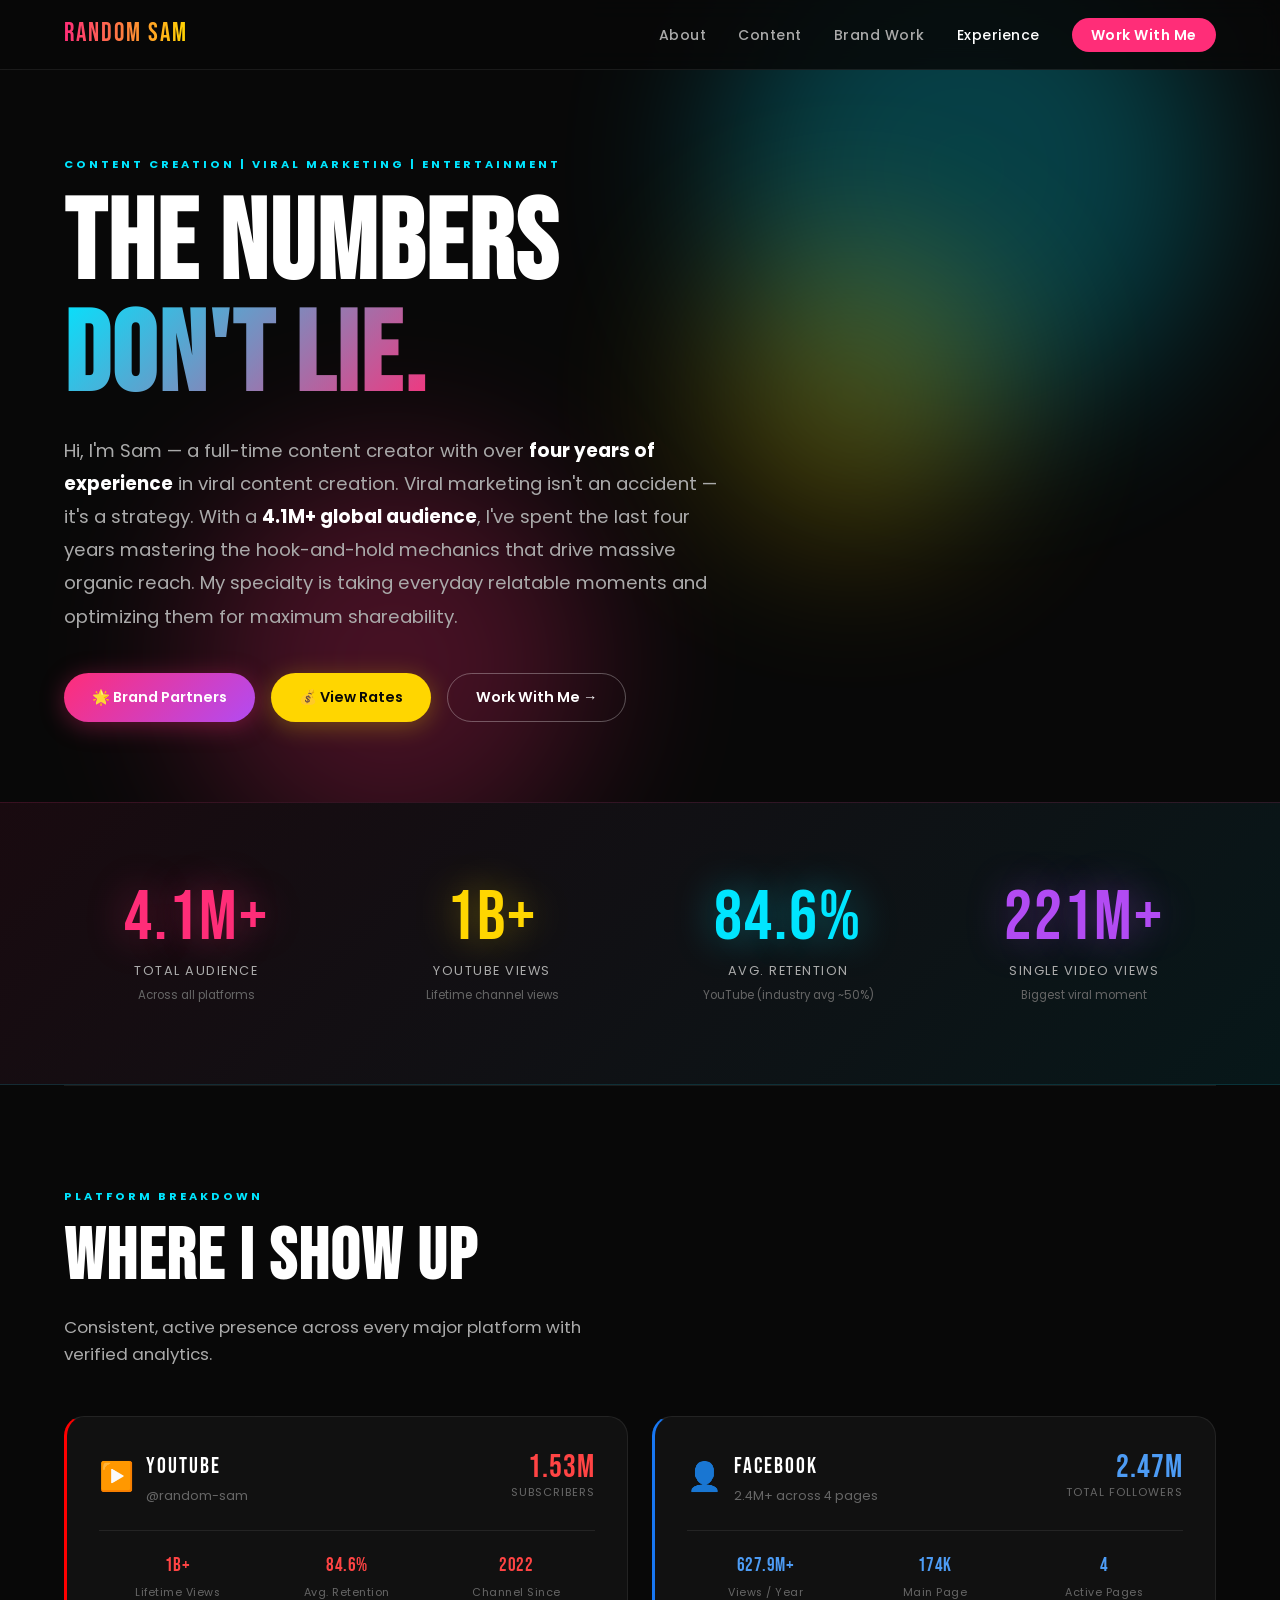
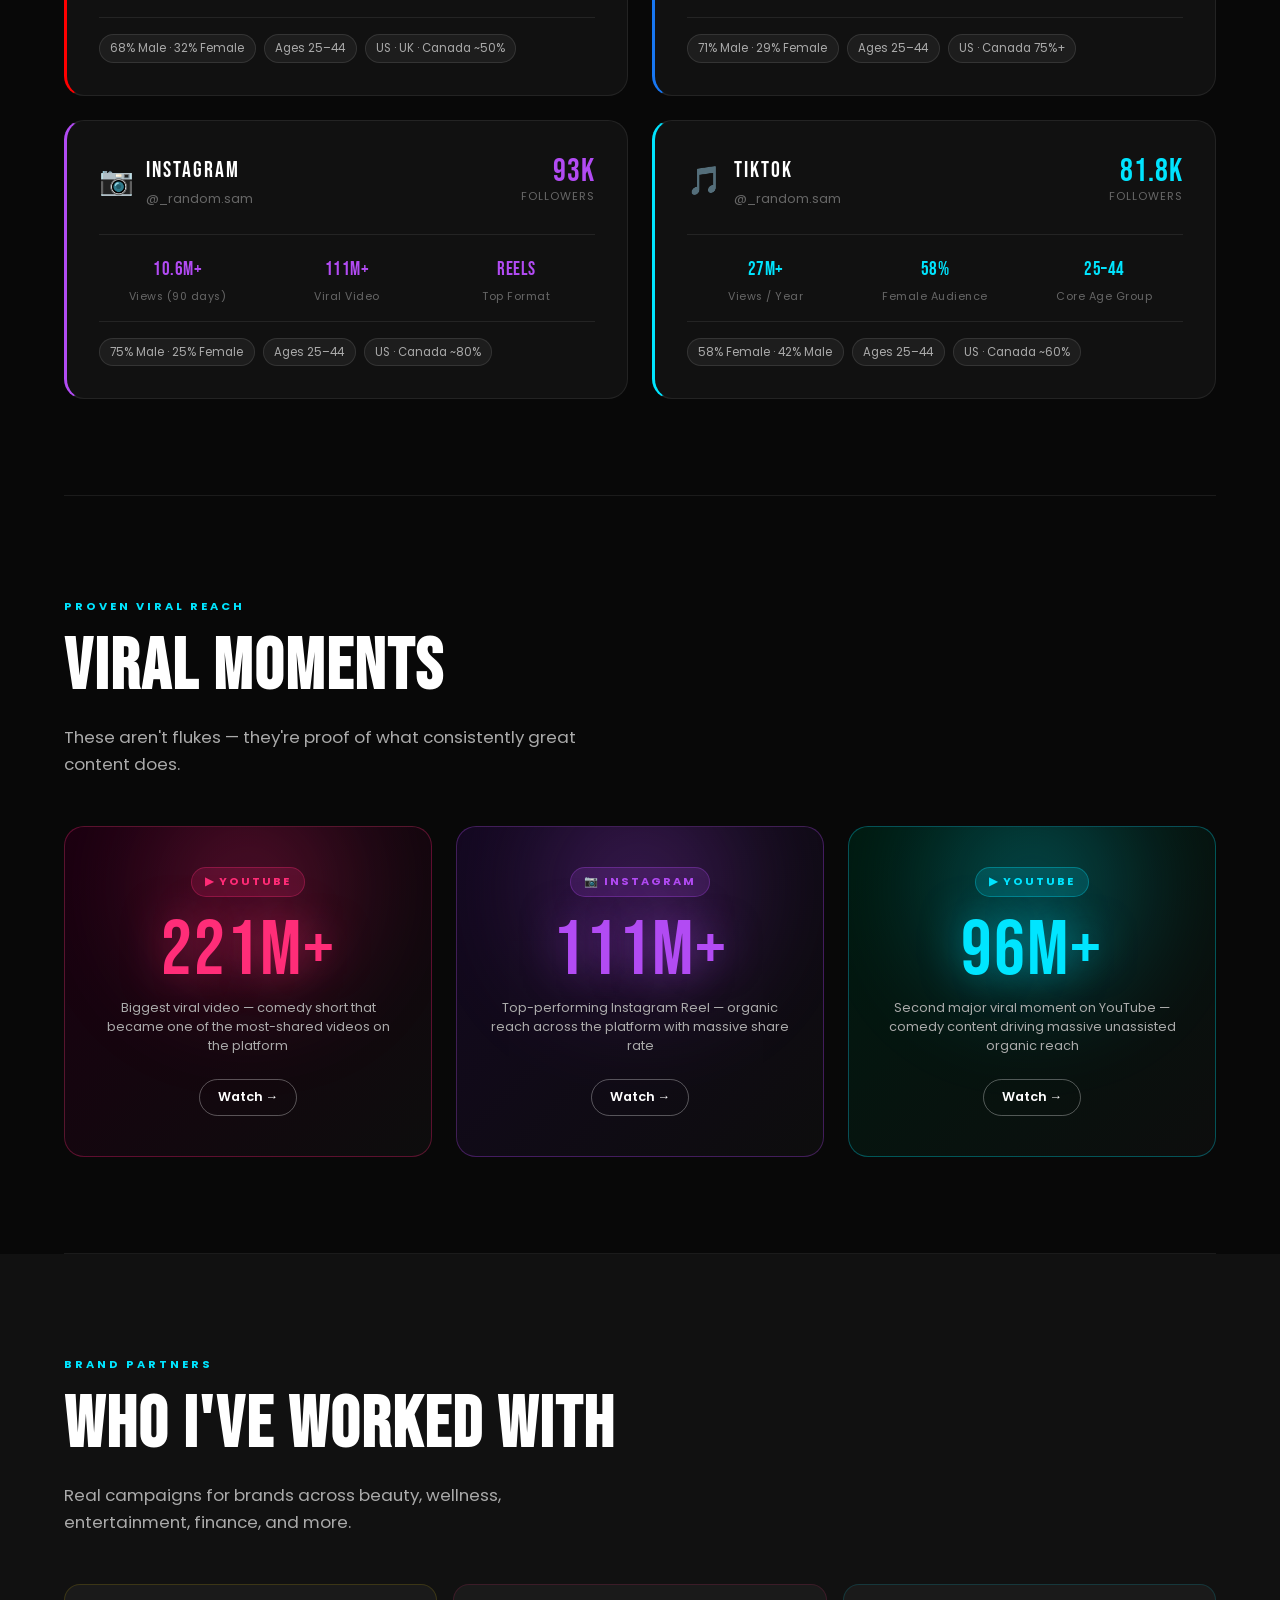
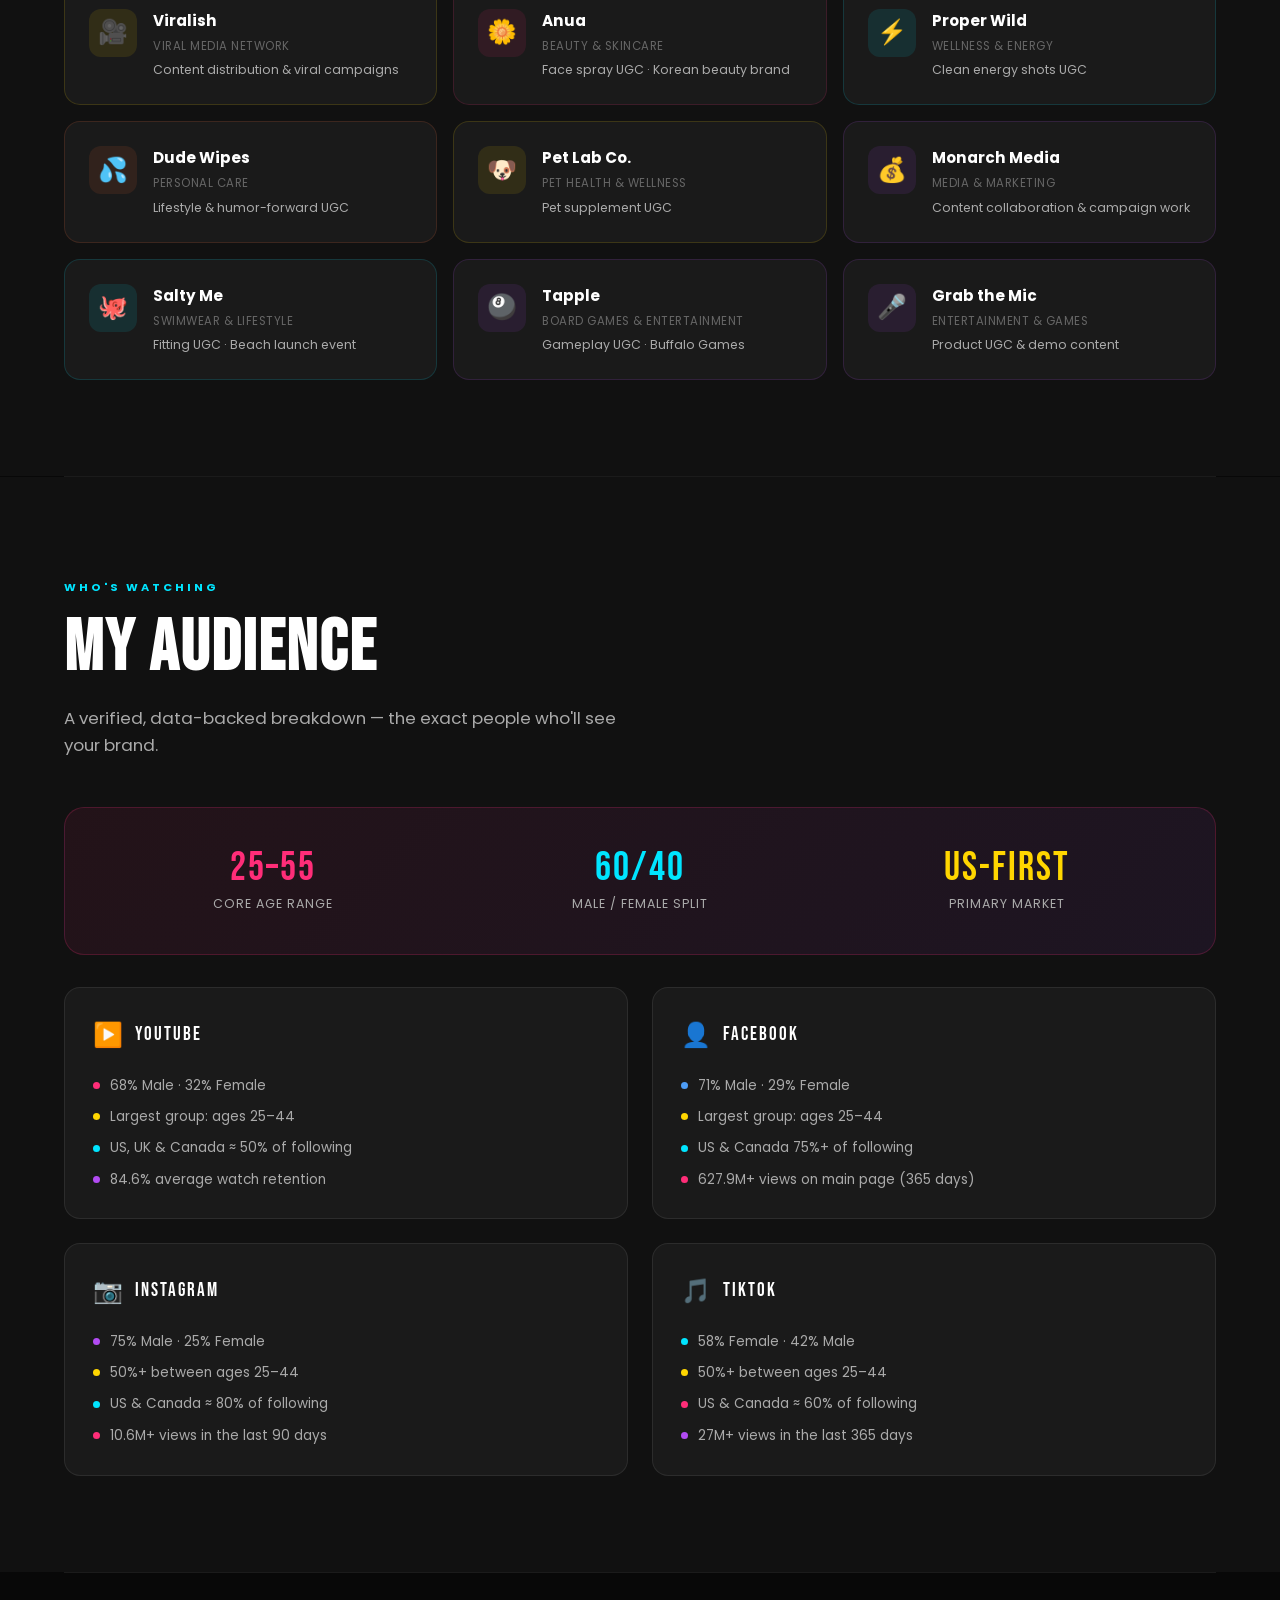
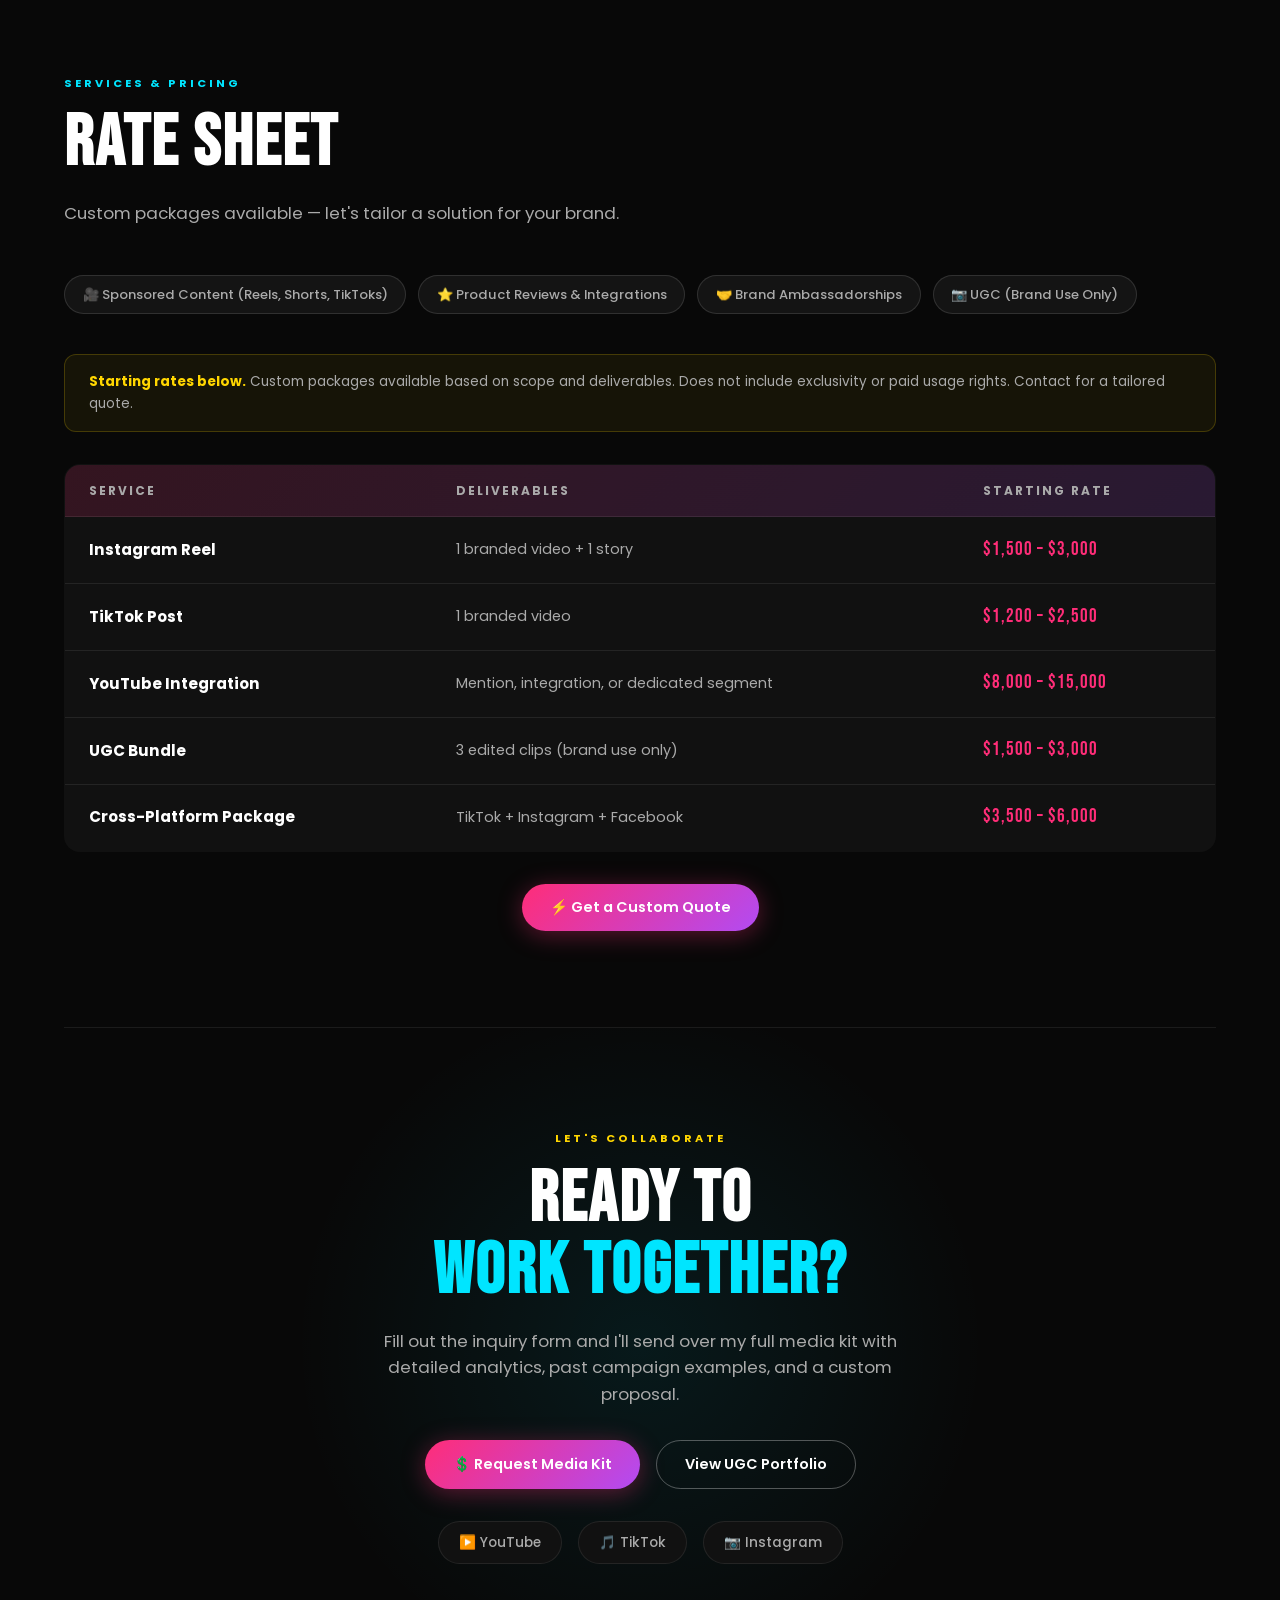
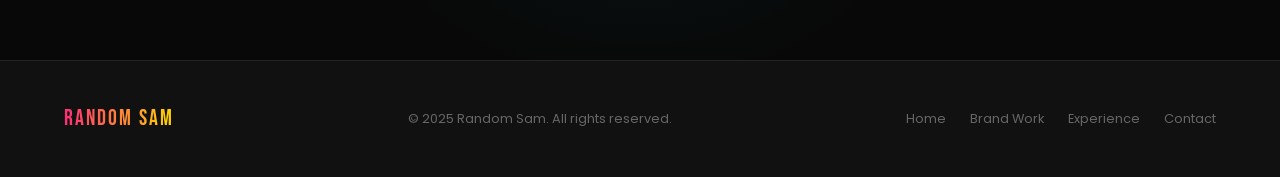
==== commit 6db8943f: "Rebuild experience page with real media kit data + rates table - 4.1M+ total reach (corrected from 1" ====
--- a/experience.html
+++ b/experience.html
@@ -3,14 +3,14 @@
 <head>
   <meta charset="UTF-8" />
   <meta name="viewport" content="width=device-width, initial-scale=1.0" />
-  <meta name="description" content="Random Sam — By the numbers. 1B+ views, 1.53M YouTube subscribers, 9+ brand partnerships." />
+  <meta name="description" content="Random Sam — 4.1M+ audience, 1B+ YouTube views, 84.6% avg retention, and a proven track record of viral content." />
   <title>Experience &amp; Stats | Random Sam</title>
   <link rel="stylesheet" href="styles.css" />
   <style>
     /* ── PAGE-SPECIFIC STYLES ── */
 
     .exp-hero {
-      min-height: 65vh;
+      min-height: 70vh;
       display: flex;
       align-items: center;
       padding: calc(var(--nav-h) + 5rem) 5% 5rem;
@@ -20,13 +20,12 @@
     .exp-hero .blob-1 { background: var(--cyan); top: -80px; right: 5%; }
     .exp-hero .blob-2 { background: var(--pink); bottom: -60px; left: 15%; }
     .exp-hero .blob-3 { background: var(--yellow); top: 30%; left: 55%; }
-
     .exp-hero-content { position: relative; z-index: 1; max-width: 900px; }
     .exp-hero .section-tag { color: var(--cyan); }
 
-    /* ── BIG NUMBERS BANNER ── */
+    /* ── BIG NUMBERS ── */
     .big-numbers {
-      background: linear-gradient(135deg, rgba(255,45,120,0.08), rgba(0,229,255,0.08));
+      background: linear-gradient(135deg, rgba(255,45,120,0.07), rgba(0,229,255,0.07));
       border-top: 1px solid rgba(255,45,120,0.15);
       border-bottom: 1px solid rgba(0,229,255,0.15);
       padding: 4rem 5%;
@@ -42,7 +41,7 @@
     .big-num-item { padding: 1rem; }
     .big-num {
       font-family: 'Bebas Neue', sans-serif;
-      font-size: clamp(3rem, 6vw, 5.5rem);
+      font-size: clamp(3rem, 5.5vw, 5rem);
       line-height: 1;
       letter-spacing: 2px;
       margin-bottom: 0.5rem;
@@ -51,26 +50,12 @@
     .big-num.yellow { color: var(--yellow); text-shadow: 0 0 40px rgba(255,214,0,0.4); }
     .big-num.cyan { color: var(--cyan); text-shadow: 0 0 40px rgba(0,229,255,0.4); }
     .big-num.purple { color: var(--purple); text-shadow: 0 0 40px rgba(178,75,243,0.4); }
-    .big-num-label {
-      font-size: 0.8rem;
-      color: var(--gray-light);
-      letter-spacing: 1.5px;
-      text-transform: uppercase;
-    }
-    .big-num-sub {
-      font-size: 0.75rem;
-      color: var(--gray);
-      margin-top: 0.25rem;
-    }
+    .big-num-label { font-size: 0.8rem; color: var(--gray-light); letter-spacing: 1.5px; text-transform: uppercase; }
+    .big-num-sub { font-size: 0.72rem; color: var(--gray); margin-top: 0.25rem; }
 
     /* ── PLATFORM BREAKDOWN ── */
     .platform-breakdown { max-width: 1200px; margin: 0 auto; }
-
-    .platform-detail-grid {
-      display: grid;
-      grid-template-columns: repeat(2, 1fr);
-      gap: 1.5rem;
-    }
+    .platform-detail-grid { display: grid; grid-template-columns: repeat(2, 1fr); gap: 1.5rem; }
 
     .platform-detail-card {
       background: var(--surface);
@@ -80,69 +65,120 @@
       transition: transform 0.25s;
     }
     .platform-detail-card:hover { transform: translateY(-4px); }
-    .platform-detail-card.yt { border-left: 3px solid #FF0000; }
-    .platform-detail-card.fb { border-left: 3px solid #1877F2; }
-    .platform-detail-card.ig { border-left: 3px solid var(--purple); }
-    .platform-detail-card.tt { border-left: 3px solid var(--cyan); }
-
-    .pd-header {
-      display: flex;
-      align-items: center;
-      justify-content: space-between;
-      margin-bottom: 1.5rem;
-    }
-    .pd-platform {
-      display: flex;
-      align-items: center;
-      gap: 0.75rem;
-    }
+    .platform-detail-card.yt  { border-left: 3px solid #FF0000; }
+    .platform-detail-card.fb  { border-left: 3px solid #1877F2; }
+    .platform-detail-card.ig  { border-left: 3px solid var(--purple); }
+    .platform-detail-card.tt  { border-left: 3px solid var(--cyan); }
+
+    .pd-header { display: flex; align-items: center; justify-content: space-between; margin-bottom: 1.5rem; }
+    .pd-platform { display: flex; align-items: center; gap: 0.75rem; }
     .pd-icon { font-size: 1.75rem; }
-    .pd-name {
-      font-family: 'Bebas Neue', sans-serif;
-      font-size: 1.4rem;
-      letter-spacing: 2px;
-    }
+    .pd-name { font-family: 'Bebas Neue', sans-serif; font-size: 1.4rem; letter-spacing: 2px; }
     .pd-handle { font-size: 0.8rem; color: var(--gray); margin-top: 1px; }
-    .pd-main-stat {
-      text-align: right;
-    }
-    .pd-main-num {
-      font-family: 'Bebas Neue', sans-serif;
-      font-size: 2rem;
-      letter-spacing: 1px;
-      line-height: 1;
-    }
+    .pd-main-stat { text-align: right; }
+    .pd-main-num { font-family: 'Bebas Neue', sans-serif; font-size: 2rem; letter-spacing: 1px; line-height: 1; }
     .yt .pd-main-num { color: #FF4444; }
     .fb .pd-main-num { color: #4d9cf5; }
     .ig .pd-main-num { color: var(--purple); }
     .tt .pd-main-num { color: var(--cyan); }
     .pd-main-label { font-size: 0.7rem; color: var(--gray); text-transform: uppercase; letter-spacing: 1px; }
 
-    .pd-stats {
-      display: grid;
-      grid-template-columns: repeat(3, 1fr);
-      gap: 1rem;
-      padding-top: 1.25rem;
+    .pd-stats { display: grid; grid-template-columns: repeat(3, 1fr); gap: 0.75rem; padding-top: 1.25rem; border-top: 1px solid var(--border); }
+    .pd-stat { text-align: center; }
+    .pd-stat-num { font-family: 'Bebas Neue', sans-serif; font-size: 1.2rem; letter-spacing: 0.5px; }
+    .pd-stat-label { font-size: 0.68rem; color: var(--gray); letter-spacing: 0.5px; margin-top: 2px; }
+
+    .pd-demos {
+      display: flex;
+      flex-wrap: wrap;
+      gap: 0.5rem;
+      margin-top: 1rem;
+      padding-top: 1rem;
       border-top: 1px solid var(--border);
     }
-    .pd-stat { text-align: center; }
-    .pd-stat-num {
+    .pd-demo-pill {
+      font-size: 0.72rem;
+      padding: 0.25rem 0.65rem;
+      border-radius: 50px;
+      background: rgba(255,255,255,0.05);
+      border: 1px solid rgba(255,255,255,0.1);
+      color: var(--gray-light);
+    }
+
+    /* ── VIRAL MOMENTS ── */
+    .viral-section-inner { max-width: 1200px; margin: 0 auto; }
+
+    .viral-grid { display: grid; grid-template-columns: repeat(3, 1fr); gap: 1.5rem; }
+    .viral-card {
+      border-radius: 20px;
+      padding: 2.5rem 2rem;
+      text-align: center;
+      position: relative;
+      overflow: hidden;
+      border: 1px solid;
+      transition: transform 0.3s;
+    }
+    .viral-card:hover { transform: translateY(-5px); }
+
+    .viral-card.v1 { background: linear-gradient(135deg, #1a0010, #0d0d0d); border-color: rgba(255,45,120,0.3); }
+    .viral-card.v2 { background: linear-gradient(135deg, #130820, #0d0d0d); border-color: rgba(178,75,243,0.3); }
+    .viral-card.v3 { background: linear-gradient(135deg, #001a10, #0d0d0d); border-color: rgba(0,229,255,0.3); }
+
+    .viral-glow {
+      position: absolute;
+      top: -40px; left: 50%;
+      transform: translateX(-50%);
+      width: 200px; height: 200px;
+      border-radius: 50%;
+      filter: blur(60px);
+      opacity: 0.25;
+    }
+    .v1 .viral-glow { background: var(--pink); }
+    .v2 .viral-glow { background: var(--purple); }
+    .v3 .viral-glow { background: var(--cyan); }
+
+    .viral-platform-tag {
+      display: inline-block;
+      font-size: 0.7rem;
+      font-weight: 700;
+      letter-spacing: 2px;
+      text-transform: uppercase;
+      margin-bottom: 1rem;
+      padding: 0.3rem 0.8rem;
+      border-radius: 50px;
+      position: relative;
+      z-index: 1;
+    }
+    .v1 .viral-platform-tag { background: rgba(255,45,120,0.15); color: var(--pink); border: 1px solid rgba(255,45,120,0.3); }
+    .v2 .viral-platform-tag { background: rgba(178,75,243,0.15); color: var(--purple); border: 1px solid rgba(178,75,243,0.3); }
+    .v3 .viral-platform-tag { background: rgba(0,229,255,0.15); color: var(--cyan); border: 1px solid rgba(0,229,255,0.3); }
+
+    .viral-views {
       font-family: 'Bebas Neue', sans-serif;
-      font-size: 1.3rem;
-      letter-spacing: 1px;
-    }
-    .pd-stat-label { font-size: 0.7rem; color: var(--gray); letter-spacing: 0.5px; }
+      font-size: clamp(3rem, 6vw, 5rem);
+      letter-spacing: 2px;
+      line-height: 1;
+      margin-bottom: 0.5rem;
+      position: relative;
+      z-index: 1;
+    }
+    .v1 .viral-views { color: var(--pink); text-shadow: 0 0 40px rgba(255,45,120,0.5); }
+    .v2 .viral-views { color: var(--purple); text-shadow: 0 0 40px rgba(178,75,243,0.5); }
+    .v3 .viral-views { color: var(--cyan); text-shadow: 0 0 40px rgba(0,229,255,0.5); }
+
+    .viral-label {
+      font-size: 0.8rem;
+      color: var(--gray-light);
+      position: relative;
+      z-index: 1;
+      line-height: 1.5;
+    }
 
     /* ── BRAND PORTFOLIO ── */
     .brand-portfolio { background: var(--surface); }
     .brand-portfolio-inner { max-width: 1200px; margin: 0 auto; }
 
-    .brands-grid {
-      display: grid;
-      grid-template-columns: repeat(3, 1fr);
-      gap: 1rem;
-    }
-
+    .brands-grid { display: grid; grid-template-columns: repeat(3, 1fr); gap: 1rem; }
     .brand-card {
       background: var(--surface2);
       border: 1px solid var(--border);
@@ -154,249 +190,181 @@
       transition: border-color 0.25s, transform 0.25s;
     }
     .brand-card:hover { transform: translateY(-3px); }
-    .brand-card:hover .brand-icon-box { transform: scale(1.1); }
-
     .brand-icon-box {
-      width: 48px;
-      height: 48px;
+      width: 48px; height: 48px;
       border-radius: 12px;
-      display: flex;
-      align-items: center;
-      justify-content: center;
+      display: flex; align-items: center; justify-content: center;
       font-size: 1.5rem;
       flex-shrink: 0;
-      transition: transform 0.25s;
     }
     .brand-info { flex: 1; min-width: 0; }
-    .brand-name {
-      font-weight: 700;
-      font-size: 0.95rem;
-      margin-bottom: 0.25rem;
-      white-space: nowrap;
-      overflow: hidden;
-      text-overflow: ellipsis;
-    }
-    .brand-category {
-      font-size: 0.72rem;
-      color: var(--gray);
-      letter-spacing: 0.5px;
-      text-transform: uppercase;
-      margin-bottom: 0.4rem;
-    }
-    .brand-type {
-      font-size: 0.78rem;
-      color: var(--gray-light);
-    }
-
-    /* Brand color variants */
-    .brand-card.beauty { border-color: rgba(255,45,120,0.2); }
+    .brand-name { font-weight: 700; font-size: 0.95rem; margin-bottom: 0.25rem; }
+    .brand-category { font-size: 0.72rem; color: var(--gray); letter-spacing: 0.5px; text-transform: uppercase; margin-bottom: 0.3rem; }
+    .brand-type { font-size: 0.78rem; color: var(--gray-light); }
+
+    .brand-card.beauty { border-color: rgba(255,45,120,0.15); }
     .brand-card.beauty:hover { border-color: var(--pink); }
-    .brand-card.beauty .brand-icon-box { background: rgba(255,45,120,0.12); }
-
-    .brand-card.wellness { border-color: rgba(0,229,255,0.2); }
+    .brand-card.beauty .brand-icon-box { background: rgba(255,45,120,0.1); }
+
+    .brand-card.wellness { border-color: rgba(0,229,255,0.15); }
     .brand-card.wellness:hover { border-color: var(--cyan); }
-    .brand-card.wellness .brand-icon-box { background: rgba(0,229,255,0.12); }
-
-    .brand-card.personal-care { border-color: rgba(255,107,53,0.2); }
+    .brand-card.wellness .brand-icon-box { background: rgba(0,229,255,0.1); }
+
+    .brand-card.personal-care { border-color: rgba(255,107,53,0.15); }
     .brand-card.personal-care:hover { border-color: var(--orange); }
-    .brand-card.personal-care .brand-icon-box { background: rgba(255,107,53,0.12); }
-
-    .brand-card.finance { border-color: rgba(178,75,243,0.2); }
+    .brand-card.personal-care .brand-icon-box { background: rgba(255,107,53,0.1); }
+
+    .brand-card.finance { border-color: rgba(178,75,243,0.15); }
     .brand-card.finance:hover { border-color: var(--purple); }
-    .brand-card.finance .brand-icon-box { background: rgba(178,75,243,0.12); }
-
-    .brand-card.pet { border-color: rgba(255,214,0,0.2); }
+    .brand-card.finance .brand-icon-box { background: rgba(178,75,243,0.1); }
+
+    .brand-card.pet { border-color: rgba(255,214,0,0.15); }
     .brand-card.pet:hover { border-color: var(--yellow); }
-    .brand-card.pet .brand-icon-box { background: rgba(255,214,0,0.12); }
-
-    .brand-card.swimwear { border-color: rgba(0,229,255,0.2); }
+    .brand-card.pet .brand-icon-box { background: rgba(255,214,0,0.1); }
+
+    .brand-card.swimwear { border-color: rgba(0,229,255,0.15); }
     .brand-card.swimwear:hover { border-color: var(--cyan); }
-    .brand-card.swimwear .brand-icon-box { background: rgba(0,229,255,0.12); }
-
-    .brand-card.entertainment { border-color: rgba(178,75,243,0.2); }
+    .brand-card.swimwear .brand-icon-box { background: rgba(0,229,255,0.1); }
+
+    .brand-card.entertainment { border-color: rgba(178,75,243,0.15); }
     .brand-card.entertainment:hover { border-color: var(--purple); }
-    .brand-card.entertainment .brand-icon-box { background: rgba(178,75,243,0.12); }
-
-    /* ── CONTENT SHOWCASE ── */
-    .content-showcase-inner { max-width: 1200px; margin: 0 auto; }
-
-    .content-type-grid {
+    .brand-card.entertainment .brand-icon-box { background: rgba(178,75,243,0.1); }
+
+    .brand-card.media { border-color: rgba(255,214,0,0.15); }
+    .brand-card.media:hover { border-color: var(--yellow); }
+    .brand-card.media .brand-icon-box { background: rgba(255,214,0,0.1); }
+
+    /* ── AUDIENCE SECTION ── */
+    .audience-section { background: var(--surface); }
+    .audience-inner { max-width: 1200px; margin: 0 auto; }
+
+    .audience-overview {
+      background: linear-gradient(135deg, rgba(255,45,120,0.08), rgba(178,75,243,0.08));
+      border: 1px solid rgba(255,45,120,0.2);
+      border-radius: 20px;
+      padding: 2.5rem;
       display: grid;
       grid-template-columns: repeat(3, 1fr);
-      gap: 1.5rem;
-      margin-bottom: 3rem;
-    }
-
-    .content-type-card {
+      gap: 2rem;
+      margin-bottom: 2rem;
+      text-align: center;
+    }
+    .ao-stat-num {
+      font-family: 'Bebas Neue', sans-serif;
+      font-size: 2.5rem;
+      letter-spacing: 2px;
+      line-height: 1;
+      margin-bottom: 0.4rem;
+    }
+    .ao-stat-label { font-size: 0.78rem; color: var(--gray-light); text-transform: uppercase; letter-spacing: 1px; }
+
+    .audience-demo-grid { display: grid; grid-template-columns: repeat(2, 1fr); gap: 1.5rem; }
+    .audience-demo-card {
+      background: var(--surface2);
+      border: 1px solid var(--border);
+      border-radius: 16px;
+      padding: 1.75rem;
+    }
+    .adc-header { display: flex; align-items: center; gap: 0.75rem; margin-bottom: 1.25rem; }
+    .adc-icon { font-size: 1.5rem; }
+    .adc-name { font-family: 'Bebas Neue', sans-serif; font-size: 1.2rem; letter-spacing: 2px; }
+    .adc-items { display: flex; flex-direction: column; gap: 0.6rem; }
+    .adc-item { display: flex; align-items: center; gap: 0.6rem; font-size: 0.85rem; color: var(--gray-light); }
+    .adc-dot { width: 7px; height: 7px; border-radius: 50%; flex-shrink: 0; }
+
+    /* ── RATES SECTION ── */
+    .rates-section { max-width: 1200px; margin: 0 auto; }
+
+    .rates-note {
+      background: rgba(255,214,0,0.06);
+      border: 1px solid rgba(255,214,0,0.2);
+      border-radius: 12px;
+      padding: 1rem 1.5rem;
+      font-size: 0.85rem;
+      color: var(--gray-light);
+      margin-bottom: 2rem;
+    }
+    .rates-note strong { color: var(--yellow); }
+
+    .rates-table {
+      width: 100%;
+      border-collapse: collapse;
       background: var(--surface);
+      border-radius: 16px;
+      overflow: hidden;
       border: 1px solid var(--border);
-      border-radius: 20px;
-      overflow: hidden;
-      transition: transform 0.25s;
-    }
-    .content-type-card:hover { transform: translateY(-4px); }
-
-    .ctc-thumb {
-      height: 140px;
-      display: flex;
-      align-items: center;
-      justify-content: center;
-      font-size: 4rem;
-      position: relative;
-    }
-    .ctc-thumb::after {
-      content: '';
-      position: absolute;
-      inset: 0;
-      opacity: 0;
-      transition: opacity 0.3s;
-    }
-    .content-type-card:hover .ctc-thumb::after { opacity: 1; }
-
-    .ctc-thumb.comedy { background: linear-gradient(135deg, #1a0010, #0d0d0d); }
-    .ctc-thumb.lifestyle { background: linear-gradient(135deg, #001520, #0d0d0d); }
-    .ctc-thumb.ugc-vid { background: linear-gradient(135deg, #130820, #0d0d0d); }
-
-    .ctc-body { padding: 1.5rem; }
-    .ctc-label {
-      font-size: 0.7rem;
+      margin-bottom: 1rem;
+    }
+    .rates-table thead tr {
+      background: linear-gradient(135deg, rgba(255,45,120,0.15), rgba(178,75,243,0.15));
+      border-bottom: 1px solid var(--border);
+    }
+    .rates-table th {
+      padding: 1rem 1.5rem;
+      text-align: left;
+      font-size: 0.75rem;
       font-weight: 700;
       letter-spacing: 2px;
       text-transform: uppercase;
-      margin-bottom: 0.5rem;
-    }
-    .comedy .ctc-label { color: var(--pink); }
-    .lifestyle .ctc-label { color: var(--cyan); }
-    .ugc-vid .ctc-label { color: var(--purple); }
-
-    .ctc-title {
-      font-family: 'Bebas Neue', sans-serif;
-      font-size: 1.4rem;
-      letter-spacing: 1.5px;
-      margin-bottom: 0.5rem;
-    }
-    .ctc-desc { font-size: 0.85rem; color: var(--gray-light); line-height: 1.6; }
-
-    .viral-callout {
-      background: linear-gradient(135deg, rgba(255,214,0,0.08), rgba(255,45,120,0.08));
-      border: 1px solid rgba(255,214,0,0.25);
-      border-radius: 20px;
-      padding: 2.5rem;
+      color: var(--gray-light);
+    }
+    .rates-table td {
+      padding: 1.1rem 1.5rem;
+      font-size: 0.9rem;
+      border-bottom: 1px solid var(--border);
+      color: var(--gray-light);
+    }
+    .rates-table tr:last-child td { border-bottom: none; }
+    .rates-table tr:hover td { background: rgba(255,255,255,0.02); }
+    .rates-table .service-name { font-weight: 700; color: var(--white); font-size: 0.95rem; }
+    .rates-table .price { font-family: 'Bebas Neue', sans-serif; font-size: 1.2rem; letter-spacing: 1px; color: var(--pink); white-space: nowrap; }
+
+    .services-list {
       display: flex;
+      flex-wrap: wrap;
+      gap: 0.75rem;
+      margin-bottom: 2.5rem;
+    }
+    .service-pill {
+      display: inline-flex;
       align-items: center;
-      gap: 2.5rem;
-      flex-wrap: wrap;
-    }
-    .viral-num {
-      font-family: 'Bebas Neue', sans-serif;
-      font-size: clamp(3.5rem, 8vw, 6rem);
-      letter-spacing: 2px;
-      color: var(--yellow);
-      text-shadow: 0 0 60px rgba(255,214,0,0.4);
-      line-height: 1;
-      flex-shrink: 0;
-    }
-    .viral-text h3 {
-      font-family: 'Bebas Neue', sans-serif;
-      font-size: 1.6rem;
-      letter-spacing: 2px;
-      margin-bottom: 0.5rem;
-    }
-    .viral-text p { color: var(--gray-light); font-size: 0.95rem; max-width: 500px; }
-
-    /* ── AUDIENCE SECTION ── */
-    .audience-section { background: var(--surface); }
-    .audience-inner { max-width: 1200px; margin: 0 auto; }
-
-    .audience-grid {
-      display: grid;
-      grid-template-columns: repeat(3, 1fr);
-      gap: 1.5rem;
-    }
-    .audience-card {
-      background: var(--surface2);
-      border: 1px solid var(--border);
-      border-radius: 16px;
-      padding: 2rem;
-      text-align: center;
-    }
-    .audience-icon { font-size: 2.5rem; margin-bottom: 1rem; display: block; }
-    .audience-card h3 {
-      font-family: 'Bebas Neue', sans-serif;
-      font-size: 1.2rem;
-      letter-spacing: 1.5px;
-      margin-bottom: 0.5rem;
-    }
-    .audience-card p { font-size: 0.875rem; color: var(--gray-light); line-height: 1.6; }
+      gap: 0.4rem;
+      background: rgba(255,255,255,0.05);
+      border: 1px solid rgba(255,255,255,0.12);
+      border-radius: 50px;
+      padding: 0.5rem 1.1rem;
+      font-size: 0.82rem;
+      color: var(--gray-light);
+      font-weight: 500;
+    }
 
     /* ── MEDIA KIT CTA ── */
-    .media-kit-cta {
-      text-align: center;
-      position: relative;
-      overflow: hidden;
-    }
+    .media-kit-cta { text-align: center; position: relative; overflow: hidden; }
     .media-kit-cta::before {
       content: '';
       position: absolute;
       top: 50%; left: 50%;
       transform: translate(-50%,-50%);
       width: 700px; height: 700px;
-      background: radial-gradient(circle, rgba(0,229,255,0.1), transparent 70%);
+      background: radial-gradient(circle, rgba(0,229,255,0.08), transparent 70%);
       pointer-events: none;
     }
-    .media-kit-inner {
-      max-width: 700px;
-      margin: 0 auto;
-      position: relative;
-      z-index: 1;
-    }
+    .media-kit-inner { max-width: 650px; margin: 0 auto; position: relative; z-index: 1; }
     .media-kit-cta .section-tag { color: var(--yellow); }
 
-    .media-kit-box {
-      background: linear-gradient(135deg, rgba(0,229,255,0.08), rgba(178,75,243,0.08));
-      border: 1px solid rgba(0,229,255,0.2);
-      border-radius: 24px;
-      padding: 3rem;
-      margin-top: 2rem;
-    }
-    .media-kit-box h3 {
-      font-family: 'Bebas Neue', sans-serif;
-      font-size: 2rem;
-      letter-spacing: 2px;
-      margin-bottom: 1rem;
-    }
-    .media-kit-box p { color: var(--gray-light); margin-bottom: 2rem; }
-    .media-kit-features {
-      display: flex;
-      flex-wrap: wrap;
-      gap: 0.75rem;
-      justify-content: center;
-      margin-bottom: 2rem;
-    }
-    .mk-feature {
-      display: inline-flex;
-      align-items: center;
-      gap: 0.4rem;
-      background: rgba(255,255,255,0.06);
-      border: 1px solid rgba(255,255,255,0.1);
-      border-radius: 50px;
-      padding: 0.4rem 1rem;
-      font-size: 0.8rem;
-      color: var(--gray-light);
-    }
-
     /* ── RESPONSIVE ── */
-    @media (max-width: 900px) {
+    @media (max-width: 1000px) {
       .big-numbers-inner { grid-template-columns: repeat(2, 1fr); }
       .platform-detail-grid { grid-template-columns: 1fr; }
       .brands-grid { grid-template-columns: repeat(2, 1fr); }
-      .content-type-grid { grid-template-columns: 1fr; }
-      .audience-grid { grid-template-columns: 1fr; }
+      .viral-grid { grid-template-columns: 1fr; }
+      .audience-demo-grid { grid-template-columns: 1fr; }
+      .audience-overview { grid-template-columns: repeat(3, 1fr); }
     }
     @media (max-width: 600px) {
       .brands-grid { grid-template-columns: 1fr; }
-      .big-numbers-inner { grid-template-columns: 1fr 1fr; gap: 1rem; }
-      .viral-callout { flex-direction: column; gap: 1rem; }
+      .audience-overview { grid-template-columns: 1fr; gap: 1rem; }
+      .rates-table th, .rates-table td { padding: 0.75rem 1rem; }
     }
   </style>
 </head>
@@ -425,18 +393,20 @@
       <div class="blob blob-3"></div>
     </div>
     <div class="exp-hero-content fade-up">
-      <span class="section-tag">Credibility &amp; Experience</span>
+      <span class="section-tag">Content Creation | Viral Marketing | Entertainment</span>
       <h1 class="section-title" style="font-size: clamp(3rem, 9vw, 7rem); margin-bottom: 1.25rem;">
         THE NUMBERS<br/>
         <span style="background: linear-gradient(135deg, var(--cyan), var(--pink)); -webkit-background-clip: text; -webkit-text-fill-color: transparent; background-clip: text;">DON'T LIE.</span>
       </h1>
-      <p style="font-size: clamp(1rem, 2vw, 1.2rem); color: var(--gray-light); max-width: 600px; margin-bottom: 2.5rem; line-height: 1.7;">
-        Over <strong style="color:var(--white)">1 billion views</strong> on YouTube alone. Active across 4 platforms with
-        <strong style="color:var(--white)">1.88M+ combined followers</strong> and a proven track record of delivering
-        real results for brands people actually care about.
+      <p style="font-size: clamp(1rem, 2vw, 1.15rem); color: var(--gray-light); max-width: 680px; margin-bottom: 2.5rem; line-height: 1.8;">
+        Hi, I'm Sam — a full-time content creator with over <strong style="color:var(--white)">four years of experience</strong> in viral content creation.
+        Viral marketing isn't an accident — it's a strategy. With a <strong style="color:var(--white)">4.1M+ global audience</strong>, I've spent the last four years
+        mastering the hook-and-hold mechanics that drive massive organic reach. My specialty is taking everyday
+        relatable moments and optimizing them for maximum shareability.
       </p>
       <div style="display:flex; flex-wrap:wrap; gap:1rem;">
-        <a href="#brands" class="btn btn-primary">&#127775; See Brand Portfolio</a>
+        <a href="#brands" class="btn btn-primary">&#127775; Brand Partners</a>
+        <a href="#rates" class="btn btn-yellow">&#128176; View Rates</a>
         <a href="ugc.html#inquiry" class="btn btn-outline">Work With Me &#8594;</a>
       </div>
     </div>
@@ -446,24 +416,24 @@
   <div class="big-numbers">
     <div class="big-numbers-inner">
       <div class="big-num-item fade-up">
-        <div class="big-num pink">1B+</div>
+        <div class="big-num pink">4.1M+</div>
+        <div class="big-num-label">Total Audience</div>
+        <div class="big-num-sub">Across all platforms</div>
+      </div>
+      <div class="big-num-item fade-up">
+        <div class="big-num yellow">1B+</div>
         <div class="big-num-label">YouTube Views</div>
-        <div class="big-num-sub">Total channel lifetime views</div>
+        <div class="big-num-sub">Lifetime channel views</div>
       </div>
       <div class="big-num-item fade-up">
-        <div class="big-num yellow">1.53M</div>
-        <div class="big-num-label">YouTube Subscribers</div>
-        <div class="big-num-sub">Organic, engaged audience</div>
+        <div class="big-num cyan">84.6%</div>
+        <div class="big-num-label">Avg. Retention</div>
+        <div class="big-num-sub">YouTube (industry avg ~50%)</div>
       </div>
       <div class="big-num-item fade-up">
-        <div class="big-num cyan">1.88M+</div>
-        <div class="big-num-label">Cross-Platform Reach</div>
-        <div class="big-num-sub">YouTube · TikTok · Instagram · Facebook</div>
-      </div>
-      <div class="big-num-item fade-up">
-        <div class="big-num purple">9+</div>
-        <div class="big-num-label">Brand Partnerships</div>
-        <div class="big-num-sub">Completed UGC campaigns</div>
+        <div class="big-num purple">221M+</div>
+        <div class="big-num-label">Single Video Views</div>
+        <div class="big-num-sub">Biggest viral moment</div>
       </div>
     </div>
   </div>
@@ -476,11 +446,10 @@
       <div class="fade-up" style="margin-bottom:3rem;">
         <span class="section-tag">Platform Breakdown</span>
         <h2 class="section-title">WHERE I SHOW UP</h2>
-        <p class="section-subtitle">Consistent, active presence across every major platform — not just one.</p>
+        <p class="section-subtitle">Consistent, active presence across every major platform with verified analytics.</p>
       </div>
       <div class="platform-detail-grid">
 
-        <!-- YouTube -->
         <div class="platform-detail-card yt fade-up">
           <div class="pd-header">
             <div class="pd-platform">
@@ -498,51 +467,59 @@
           <div class="pd-stats">
             <div class="pd-stat">
               <div class="pd-stat-num" style="color:#FF4444;">1B+</div>
-              <div class="pd-stat-label">Total Views</div>
+              <div class="pd-stat-label">Lifetime Views</div>
+            </div>
+            <div class="pd-stat">
+              <div class="pd-stat-num" style="color:#FF4444;">84.6%</div>
+              <div class="pd-stat-label">Avg. Retention</div>
             </div>
             <div class="pd-stat">
               <div class="pd-stat-num" style="color:#FF4444;">2022</div>
               <div class="pd-stat-label">Channel Since</div>
             </div>
-            <div class="pd-stat">
-              <div class="pd-stat-num" style="color:#FF4444;">Shorts</div>
-              <div class="pd-stat-label">Primary Format</div>
-            </div>
-          </div>
-        </div>
-
-        <!-- Facebook -->
+          </div>
+          <div class="pd-demos">
+            <span class="pd-demo-pill">68% Male · 32% Female</span>
+            <span class="pd-demo-pill">Ages 25–44</span>
+            <span class="pd-demo-pill">US · UK · Canada ~50%</span>
+          </div>
+        </div>
+
         <div class="platform-detail-card fb fade-up">
           <div class="pd-header">
             <div class="pd-platform">
               <span class="pd-icon">&#128100;</span>
               <div>
                 <div class="pd-name">Facebook</div>
-                <div class="pd-handle">random-sam.com/facebook</div>
+                <div class="pd-handle">2.4M+ across 4 pages</div>
               </div>
             </div>
             <div class="pd-main-stat">
-              <div class="pd-main-num">174K</div>
-              <div class="pd-main-label">Followers</div>
+              <div class="pd-main-num">2.47M</div>
+              <div class="pd-main-label">Total Followers</div>
             </div>
           </div>
           <div class="pd-stats">
             <div class="pd-stat">
-              <div class="pd-stat-num" style="color:#4d9cf5;">Video</div>
-              <div class="pd-stat-label">Top Format</div>
-            </div>
-            <div class="pd-stat">
-              <div class="pd-stat-num" style="color:#4d9cf5;">High</div>
-              <div class="pd-stat-label">Engagement</div>
-            </div>
-            <div class="pd-stat">
-              <div class="pd-stat-num" style="color:#4d9cf5;">25-44</div>
-              <div class="pd-stat-label">Core Demo</div>
-            </div>
-          </div>
-        </div>
-
-        <!-- Instagram -->
+              <div class="pd-stat-num" style="color:#4d9cf5;">627.9M+</div>
+              <div class="pd-stat-label">Views / Year</div>
+            </div>
+            <div class="pd-stat">
+              <div class="pd-stat-num" style="color:#4d9cf5;">174K</div>
+              <div class="pd-stat-label">Main Page</div>
+            </div>
+            <div class="pd-stat">
+              <div class="pd-stat-num" style="color:#4d9cf5;">4</div>
+              <div class="pd-stat-label">Active Pages</div>
+            </div>
+          </div>
+          <div class="pd-demos">
+            <span class="pd-demo-pill">71% Male · 29% Female</span>
+            <span class="pd-demo-pill">Ages 25–44</span>
+            <span class="pd-demo-pill">US · Canada 75%+</span>
+          </div>
+        </div>
+
         <div class="platform-detail-card ig fade-up">
           <div class="pd-header">
             <div class="pd-platform">
@@ -553,27 +530,31 @@
               </div>
             </div>
             <div class="pd-main-stat">
-              <div class="pd-main-num">92.7K</div>
+              <div class="pd-main-num">93K</div>
               <div class="pd-main-label">Followers</div>
             </div>
           </div>
           <div class="pd-stats">
+            <div class="pd-stat">
+              <div class="pd-stat-num" style="color:var(--purple);">10.6M+</div>
+              <div class="pd-stat-label">Views (90 days)</div>
+            </div>
+            <div class="pd-stat">
+              <div class="pd-stat-num" style="color:var(--purple);">111M+</div>
+              <div class="pd-stat-label">Viral Video</div>
+            </div>
             <div class="pd-stat">
               <div class="pd-stat-num" style="color:var(--purple);">Reels</div>
               <div class="pd-stat-label">Top Format</div>
             </div>
-            <div class="pd-stat">
-              <div class="pd-stat-num" style="color:var(--purple);">Stories</div>
-              <div class="pd-stat-label">Daily Updates</div>
-            </div>
-            <div class="pd-stat">
-              <div class="pd-stat-num" style="color:var(--purple);">18-34</div>
-              <div class="pd-stat-label">Core Demo</div>
-            </div>
-          </div>
-        </div>
-
-        <!-- TikTok -->
+          </div>
+          <div class="pd-demos">
+            <span class="pd-demo-pill">75% Male · 25% Female</span>
+            <span class="pd-demo-pill">Ages 25–44</span>
+            <span class="pd-demo-pill">US · Canada ~80%</span>
+          </div>
+        </div>
+
         <div class="platform-detail-card tt fade-up">
           <div class="pd-header">
             <div class="pd-platform">
@@ -584,23 +565,28 @@
               </div>
             </div>
             <div class="pd-main-stat">
-              <div class="pd-main-num">81.6K</div>
+              <div class="pd-main-num">81.8K</div>
               <div class="pd-main-label">Followers</div>
             </div>
           </div>
           <div class="pd-stats">
             <div class="pd-stat">
-              <div class="pd-stat-num" style="color:var(--cyan);">Comedy</div>
-              <div class="pd-stat-label">Top Niche</div>
-            </div>
-            <div class="pd-stat">
-              <div class="pd-stat-num" style="color:var(--cyan);">Trending</div>
-              <div class="pd-stat-label">Sounds &amp; FYP</div>
-            </div>
-            <div class="pd-stat">
-              <div class="pd-stat-num" style="color:var(--cyan);">18-30</div>
-              <div class="pd-stat-label">Core Demo</div>
-            </div>
+              <div class="pd-stat-num" style="color:var(--cyan);">27M+</div>
+              <div class="pd-stat-label">Views / Year</div>
+            </div>
+            <div class="pd-stat">
+              <div class="pd-stat-num" style="color:var(--cyan);">58%</div>
+              <div class="pd-stat-label">Female Audience</div>
+            </div>
+            <div class="pd-stat">
+              <div class="pd-stat-num" style="color:var(--cyan);">25–44</div>
+              <div class="pd-stat-label">Core Age Group</div>
+            </div>
+          </div>
+          <div class="pd-demos">
+            <span class="pd-demo-pill">58% Female · 42% Male</span>
+            <span class="pd-demo-pill">Ages 25–44</span>
+            <span class="pd-demo-pill">US · Canada ~60%</span>
           </div>
         </div>
 
@@ -610,49 +596,35 @@
 
   <div class="divider"></div>
 
-  <!-- VIRAL CALLOUT + CONTENT SHOWCASE -->
+  <!-- VIRAL MOMENTS -->
   <section style="padding: 6rem 5%;">
-    <div class="content-showcase-inner">
+    <div class="viral-section-inner">
       <div class="fade-up" style="margin-bottom:3rem;">
-        <span class="section-tag">Content Performance</span>
-        <h2 class="section-title">WHAT I CREATE</h2>
-        <p class="section-subtitle">Comedy-forward content that stops the scroll and keeps people coming back.</p>
-      </div>
-
-      <!-- Viral moment callout -->
-      <div class="viral-callout fade-up" style="margin-bottom: 3rem;">
-        <div class="viral-num">95M+</div>
-        <div class="viral-text">
-          <h3>VIEWS ON A SINGLE VIDEO</h3>
-          <p>One comedy Short — a wine bottle opening hack gone hilariously wrong — racked up over 95 million views, proving that authentic, unscripted moments hit harder than any produced campaign. This is the kind of content I make every day.</p>
-          <a href="https://www.youtube.com/@random-sam" target="_blank" rel="noopener" class="btn btn-outline" style="margin-top:1.25rem; padding: 0.5rem 1.25rem; font-size:0.85rem;">Watch on YouTube &#8594;</a>
-        </div>
-      </div>
-
-      <div class="content-type-grid">
-        <div class="content-type-card comedy fade-up">
-          <div class="ctc-thumb comedy">&#127917;</div>
-          <div class="ctc-body">
-            <div class="ctc-label">Comedy &amp; Pranks</div>
-            <div class="ctc-title">UNSCRIPTED CHAOS</div>
-            <p class="ctc-desc">Real pranks, husband &amp; friends content, and everyday moments that turn into viral gold. My comedy niche has driven 1B+ total YouTube views.</p>
-          </div>
-        </div>
-        <div class="content-type-card lifestyle fade-up">
-          <div class="ctc-thumb lifestyle">&#127775;</div>
-          <div class="ctc-body">
-            <div class="ctc-label">Lifestyle &amp; DIY</div>
-            <div class="ctc-title">REAL LIFE, REAL FUN</div>
-            <p class="ctc-desc">Cooking, DIY hacks, and everyday lifestyle content. Relatable, watchable, and shareable — the perfect environment for brand integrations.</p>
-          </div>
-        </div>
-        <div class="content-type-card ugc-vid fade-up">
-          <div class="ctc-thumb ugc-vid">&#128247;</div>
-          <div class="ctc-body">
-            <div class="ctc-label">Brand UGC</div>
-            <div class="ctc-title">CONTENT THAT CONVERTS</div>
-            <p class="ctc-desc">Dedicated UGC content for 9+ brands across beauty, wellness, pet, finance, games, and swimwear. Always on-brand, always authentic.</p>
-          </div>
+        <span class="section-tag">Proven Viral Reach</span>
+        <h2 class="section-title">VIRAL MOMENTS</h2>
+        <p class="section-subtitle">These aren't flukes — they're proof of what consistently great content does.</p>
+      </div>
+      <div class="viral-grid">
+        <div class="viral-card v1 fade-up">
+          <div class="viral-glow"></div>
+          <span class="viral-platform-tag">&#9654; YouTube</span>
+          <div class="viral-views">221M+</div>
+          <div class="viral-label">Biggest viral video — comedy short that became one of the most-shared videos on the platform</div>
+          <a href="https://www.youtube.com/@random-sam" target="_blank" rel="noopener" class="btn btn-outline" style="margin-top:1.5rem; padding:0.45rem 1.1rem; font-size:0.8rem;">Watch &#8594;</a>
+        </div>
+        <div class="viral-card v2 fade-up">
+          <div class="viral-glow"></div>
+          <span class="viral-platform-tag">&#128247; Instagram</span>
+          <div class="viral-views">111M+</div>
+          <div class="viral-label">Top-performing Instagram Reel — organic reach across the platform with massive share rate</div>
+          <a href="https://www.instagram.com/_random.sam" target="_blank" rel="noopener" class="btn btn-outline" style="margin-top:1.5rem; padding:0.45rem 1.1rem; font-size:0.8rem;">Watch &#8594;</a>
+        </div>
+        <div class="viral-card v3 fade-up">
+          <div class="viral-glow"></div>
+          <span class="viral-platform-tag">&#9654; YouTube</span>
+          <div class="viral-views">96M+</div>
+          <div class="viral-label">Second major viral moment on YouTube — comedy content driving massive unassisted organic reach</div>
+          <a href="https://www.youtube.com/@random-sam" target="_blank" rel="noopener" class="btn btn-outline" style="margin-top:1.5rem; padding:0.45rem 1.1rem; font-size:0.8rem;">Watch &#8594;</a>
         </div>
       </div>
     </div>
@@ -664,11 +636,20 @@
   <section class="brand-portfolio" id="brands" style="padding: 6rem 5%;">
     <div class="brand-portfolio-inner">
       <div class="fade-up" style="margin-bottom: 3rem;">
-        <span class="section-tag">Proven Track Record</span>
-        <h2 class="section-title">BRANDS I'VE WORKED WITH</h2>
-        <p class="section-subtitle">From skincare to board games — real campaigns, real results.</p>
+        <span class="section-tag">Brand Partners</span>
+        <h2 class="section-title">WHO I'VE WORKED WITH</h2>
+        <p class="section-subtitle">Real campaigns for brands across beauty, wellness, entertainment, finance, and more.</p>
       </div>
       <div class="brands-grid">
+
+        <div class="brand-card media fade-up">
+          <div class="brand-icon-box">&#127909;</div>
+          <div class="brand-info">
+            <div class="brand-name">Viralish</div>
+            <div class="brand-category">Viral Media Network</div>
+            <div class="brand-type">Content distribution &amp; viral campaigns</div>
+          </div>
+        </div>
 
         <div class="brand-card beauty fade-up">
           <div class="brand-icon-box">&#127804;</div>
@@ -688,15 +669,6 @@
           </div>
         </div>
 
-        <div class="brand-card finance fade-up">
-          <div class="brand-icon-box">&#128176;</div>
-          <div class="brand-info">
-            <div class="brand-name">Monarch Money</div>
-            <div class="brand-category">Personal Finance</div>
-            <div class="brand-type">App UGC &amp; lifestyle integration</div>
-          </div>
-        </div>
-
         <div class="brand-card personal-care fade-up">
           <div class="brand-icon-box">&#128166;</div>
           <div class="brand-info">
@@ -706,15 +678,6 @@
           </div>
         </div>
 
-        <div class="brand-card personal-care fade-up">
-          <div class="brand-icon-box">&#128704;</div>
-          <div class="brand-info">
-            <div class="brand-name">Bidet Brand</div>
-            <div class="brand-category">Home &amp; Personal Care</div>
-            <div class="brand-type">Product demo &amp; lifestyle UGC</div>
-          </div>
-        </div>
-
         <div class="brand-card pet fade-up">
           <div class="brand-icon-box">&#128054;</div>
           <div class="brand-info">
@@ -724,6 +687,15 @@
           </div>
         </div>
 
+        <div class="brand-card finance fade-up">
+          <div class="brand-icon-box">&#128176;</div>
+          <div class="brand-info">
+            <div class="brand-name">Monarch Media</div>
+            <div class="brand-category">Media &amp; Marketing</div>
+            <div class="brand-type">Content collaboration &amp; campaign work</div>
+          </div>
+        </div>
+
         <div class="brand-card swimwear fade-up">
           <div class="brand-icon-box">&#128025;</div>
           <div class="brand-info">
@@ -763,24 +735,138 @@
       <div class="fade-up" style="margin-bottom: 3rem;">
         <span class="section-tag">Who's Watching</span>
         <h2 class="section-title">MY AUDIENCE</h2>
-        <p class="section-subtitle">A real, engaged community that trusts my voice and buys what I recommend.</p>
-      </div>
-      <div class="audience-grid">
-        <div class="audience-card fade-up">
-          <span class="audience-icon">&#127775;</span>
-          <h3>HIGHLY ENGAGED</h3>
-          <p>My audience doesn't just scroll past — they comment, share, and come back. Comedy content naturally drives the highest engagement rates on any platform.</p>
-        </div>
-        <div class="audience-card fade-up">
-          <span class="audience-icon">&#128101;</span>
-          <h3>PRIMARILY 18–34</h3>
-          <p>Young adults across TikTok and Instagram, with a broader 25–44 demographic on YouTube and Facebook — high purchasing power, brand-aware, and trend-driven.</p>
-        </div>
-        <div class="audience-card fade-up">
-          <span class="audience-icon">&#127757;</span>
-          <h3>MULTI-PLATFORM</h3>
-          <p>Followers across YouTube, TikTok, Instagram, and Facebook. Your campaign gets exposure on every major platform — not just one. Maximum reach, one creator.</p>
-        </div>
+        <p class="section-subtitle">A verified, data-backed breakdown — the exact people who'll see your brand.</p>
+      </div>
+
+      <div class="audience-overview fade-up">
+        <div>
+          <div class="ao-stat-num" style="color:var(--pink);">25–55</div>
+          <div class="ao-stat-label">Core Age Range</div>
+        </div>
+        <div>
+          <div class="ao-stat-num" style="color:var(--cyan);">60/40</div>
+          <div class="ao-stat-label">Male / Female Split</div>
+        </div>
+        <div>
+          <div class="ao-stat-num" style="color:var(--yellow);">US-First</div>
+          <div class="ao-stat-label">Primary Market</div>
+        </div>
+      </div>
+
+      <div class="audience-demo-grid">
+        <div class="audience-demo-card fade-up">
+          <div class="adc-header">
+            <span class="adc-icon">&#9654;&#65039;</span>
+            <div class="adc-name">YouTube</div>
+          </div>
+          <div class="adc-items">
+            <div class="adc-item"><span class="adc-dot" style="background:var(--pink)"></span>68% Male · 32% Female</div>
+            <div class="adc-item"><span class="adc-dot" style="background:var(--yellow)"></span>Largest group: ages 25–44</div>
+            <div class="adc-item"><span class="adc-dot" style="background:var(--cyan)"></span>US, UK &amp; Canada ≈ 50% of following</div>
+            <div class="adc-item"><span class="adc-dot" style="background:var(--purple)"></span>84.6% average watch retention</div>
+          </div>
+        </div>
+        <div class="audience-demo-card fade-up">
+          <div class="adc-header">
+            <span class="adc-icon">&#128100;</span>
+            <div class="adc-name">Facebook</div>
+          </div>
+          <div class="adc-items">
+            <div class="adc-item"><span class="adc-dot" style="background:#4d9cf5"></span>71% Male · 29% Female</div>
+            <div class="adc-item"><span class="adc-dot" style="background:var(--yellow)"></span>Largest group: ages 25–44</div>
+            <div class="adc-item"><span class="adc-dot" style="background:var(--cyan)"></span>US &amp; Canada 75%+ of following</div>
+            <div class="adc-item"><span class="adc-dot" style="background:var(--pink)"></span>627.9M+ views on main page (365 days)</div>
+          </div>
+        </div>
+        <div class="audience-demo-card fade-up">
+          <div class="adc-header">
+            <span class="adc-icon">&#128247;</span>
+            <div class="adc-name">Instagram</div>
+          </div>
+          <div class="adc-items">
+            <div class="adc-item"><span class="adc-dot" style="background:var(--purple)"></span>75% Male · 25% Female</div>
+            <div class="adc-item"><span class="adc-dot" style="background:var(--yellow)"></span>50%+ between ages 25–44</div>
+            <div class="adc-item"><span class="adc-dot" style="background:var(--cyan)"></span>US &amp; Canada ≈ 80% of following</div>
+            <div class="adc-item"><span class="adc-dot" style="background:var(--pink)"></span>10.6M+ views in the last 90 days</div>
+          </div>
+        </div>
+        <div class="audience-demo-card fade-up">
+          <div class="adc-header">
+            <span class="adc-icon">&#127925;</span>
+            <div class="adc-name">TikTok</div>
+          </div>
+          <div class="adc-items">
+            <div class="adc-item"><span class="adc-dot" style="background:var(--cyan)"></span>58% Female · 42% Male</div>
+            <div class="adc-item"><span class="adc-dot" style="background:var(--yellow)"></span>50%+ between ages 25–44</div>
+            <div class="adc-item"><span class="adc-dot" style="background:var(--pink)"></span>US &amp; Canada ≈ 60% of following</div>
+            <div class="adc-item"><span class="adc-dot" style="background:var(--purple)"></span>27M+ views in the last 365 days</div>
+          </div>
+        </div>
+      </div>
+    </div>
+  </section>
+
+  <div class="divider"></div>
+
+  <!-- RATES -->
+  <section style="padding: 6rem 5%;" id="rates">
+    <div class="rates-section">
+      <div class="fade-up" style="margin-bottom: 2rem;">
+        <span class="section-tag">Services &amp; Pricing</span>
+        <h2 class="section-title">RATE SHEET</h2>
+        <p class="section-subtitle">Custom packages available — let's tailor a solution for your brand.</p>
+      </div>
+
+      <div class="services-list fade-up">
+        <span class="service-pill">&#127909; Sponsored Content (Reels, Shorts, TikToks)</span>
+        <span class="service-pill">&#11088; Product Reviews &amp; Integrations</span>
+        <span class="service-pill">&#129309; Brand Ambassadorships</span>
+        <span class="service-pill">&#128247; UGC (Brand Use Only)</span>
+      </div>
+
+      <div class="rates-note fade-up">
+        <strong>Starting rates below.</strong> Custom packages available based on scope and deliverables. Does not include exclusivity or paid usage rights. Contact for a tailored quote.
+      </div>
+
+      <table class="rates-table fade-up">
+        <thead>
+          <tr>
+            <th>Service</th>
+            <th>Deliverables</th>
+            <th>Starting Rate</th>
+          </tr>
+        </thead>
+        <tbody>
+          <tr>
+            <td><span class="service-name">Instagram Reel</span></td>
+            <td>1 branded video + 1 story</td>
+            <td><span class="price">$1,500 – $3,000</span></td>
+          </tr>
+          <tr>
+            <td><span class="service-name">TikTok Post</span></td>
+            <td>1 branded video</td>
+            <td><span class="price">$1,200 – $2,500</span></td>
+          </tr>
+          <tr>
+            <td><span class="service-name">YouTube Integration</span></td>
+            <td>Mention, integration, or dedicated segment</td>
+            <td><span class="price">$8,000 – $15,000</span></td>
+          </tr>
+          <tr>
+            <td><span class="service-name">UGC Bundle</span></td>
+            <td>3 edited clips (brand use only)</td>
+            <td><span class="price">$1,500 – $3,000</span></td>
+          </tr>
+          <tr>
+            <td><span class="service-name">Cross-Platform Package</span></td>
+            <td>TikTok + Instagram + Facebook</td>
+            <td><span class="price">$3,500 – $6,000</span></td>
+          </tr>
+        </tbody>
+      </table>
+
+      <div style="text-align:center; margin-top: 2rem;" class="fade-up">
+        <a href="ugc.html#inquiry" class="btn btn-primary">&#9889; Get a Custom Quote</a>
       </div>
     </div>
   </section>
@@ -790,22 +876,19 @@
   <!-- MEDIA KIT CTA -->
   <section class="media-kit-cta" style="padding: 6rem 5%;">
     <div class="media-kit-inner fade-up">
-      <span class="section-tag">Ready to Partner?</span>
-      <h2 class="section-title">GET MY<br/><span class="text-cyan">MEDIA KIT</span></h2>
-      <div class="media-kit-box">
-        <h3>EVERYTHING YOU NEED TO MAKE THE CALL</h3>
-        <p>My full media kit includes detailed platform analytics, audience demographics, past campaign examples, content packages, and rate cards. Request it directly below.</p>
-        <div class="media-kit-features">
-          <span class="mk-feature">&#128200; Platform Analytics</span>
-          <span class="mk-feature">&#127775; Audience Demographics</span>
-          <span class="mk-feature">&#128247; Past Campaign Examples</span>
-          <span class="mk-feature">&#128176; Rate Cards</span>
-          <span class="mk-feature">&#128293; Content Packages</span>
-        </div>
-        <div style="display:flex; gap:1rem; justify-content:center; flex-wrap:wrap;">
-          <a href="ugc.html#inquiry" class="btn btn-primary">&#128178; Request Media Kit</a>
-          <a href="ugc.html" class="btn btn-outline">View UGC Portfolio</a>
-        </div>
+      <span class="section-tag">Let's Collaborate</span>
+      <h2 class="section-title">READY TO<br/><span class="text-cyan">WORK TOGETHER?</span></h2>
+      <p class="section-subtitle" style="margin: 0 auto 2rem;">
+        Fill out the inquiry form and I'll send over my full media kit with detailed analytics, past campaign examples, and a custom proposal.
+      </p>
+      <div style="display:flex; gap:1rem; justify-content:center; flex-wrap:wrap;">
+        <a href="ugc.html#inquiry" class="btn btn-primary">&#128178; Request Media Kit</a>
+        <a href="ugc.html" class="btn btn-outline">View UGC Portfolio</a>
+      </div>
+      <div class="contact-socials" style="margin-top:2rem;">
+        <a href="https://www.youtube.com/@random-sam" target="_blank" rel="noopener" class="contact-social-btn">&#9654;&#65039; YouTube</a>
+        <a href="https://www.tiktok.com/@_random.sam" target="_blank" rel="noopener" class="contact-social-btn">&#127925; TikTok</a>
+        <a href="https://www.instagram.com/_random.sam" target="_blank" rel="noopener" class="contact-social-btn">&#128247; Instagram</a>
       </div>
     </div>
   </section>
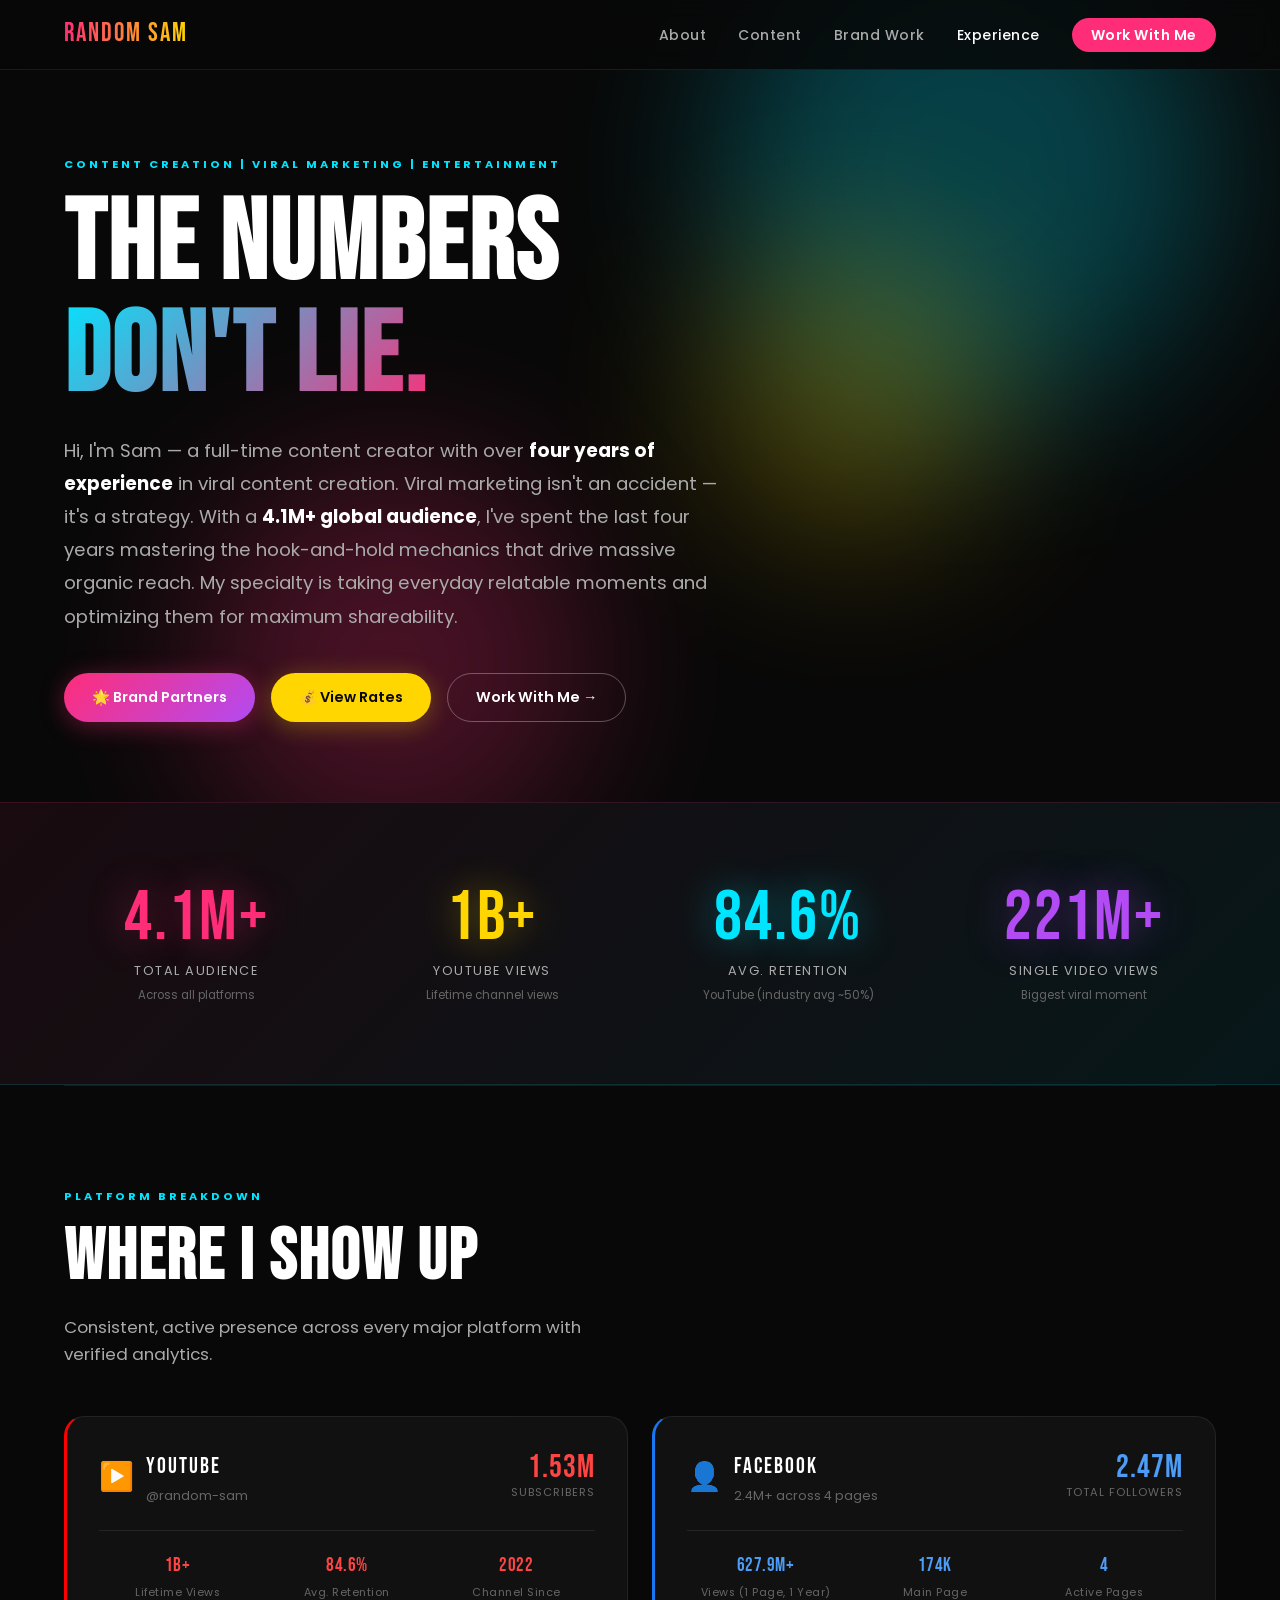
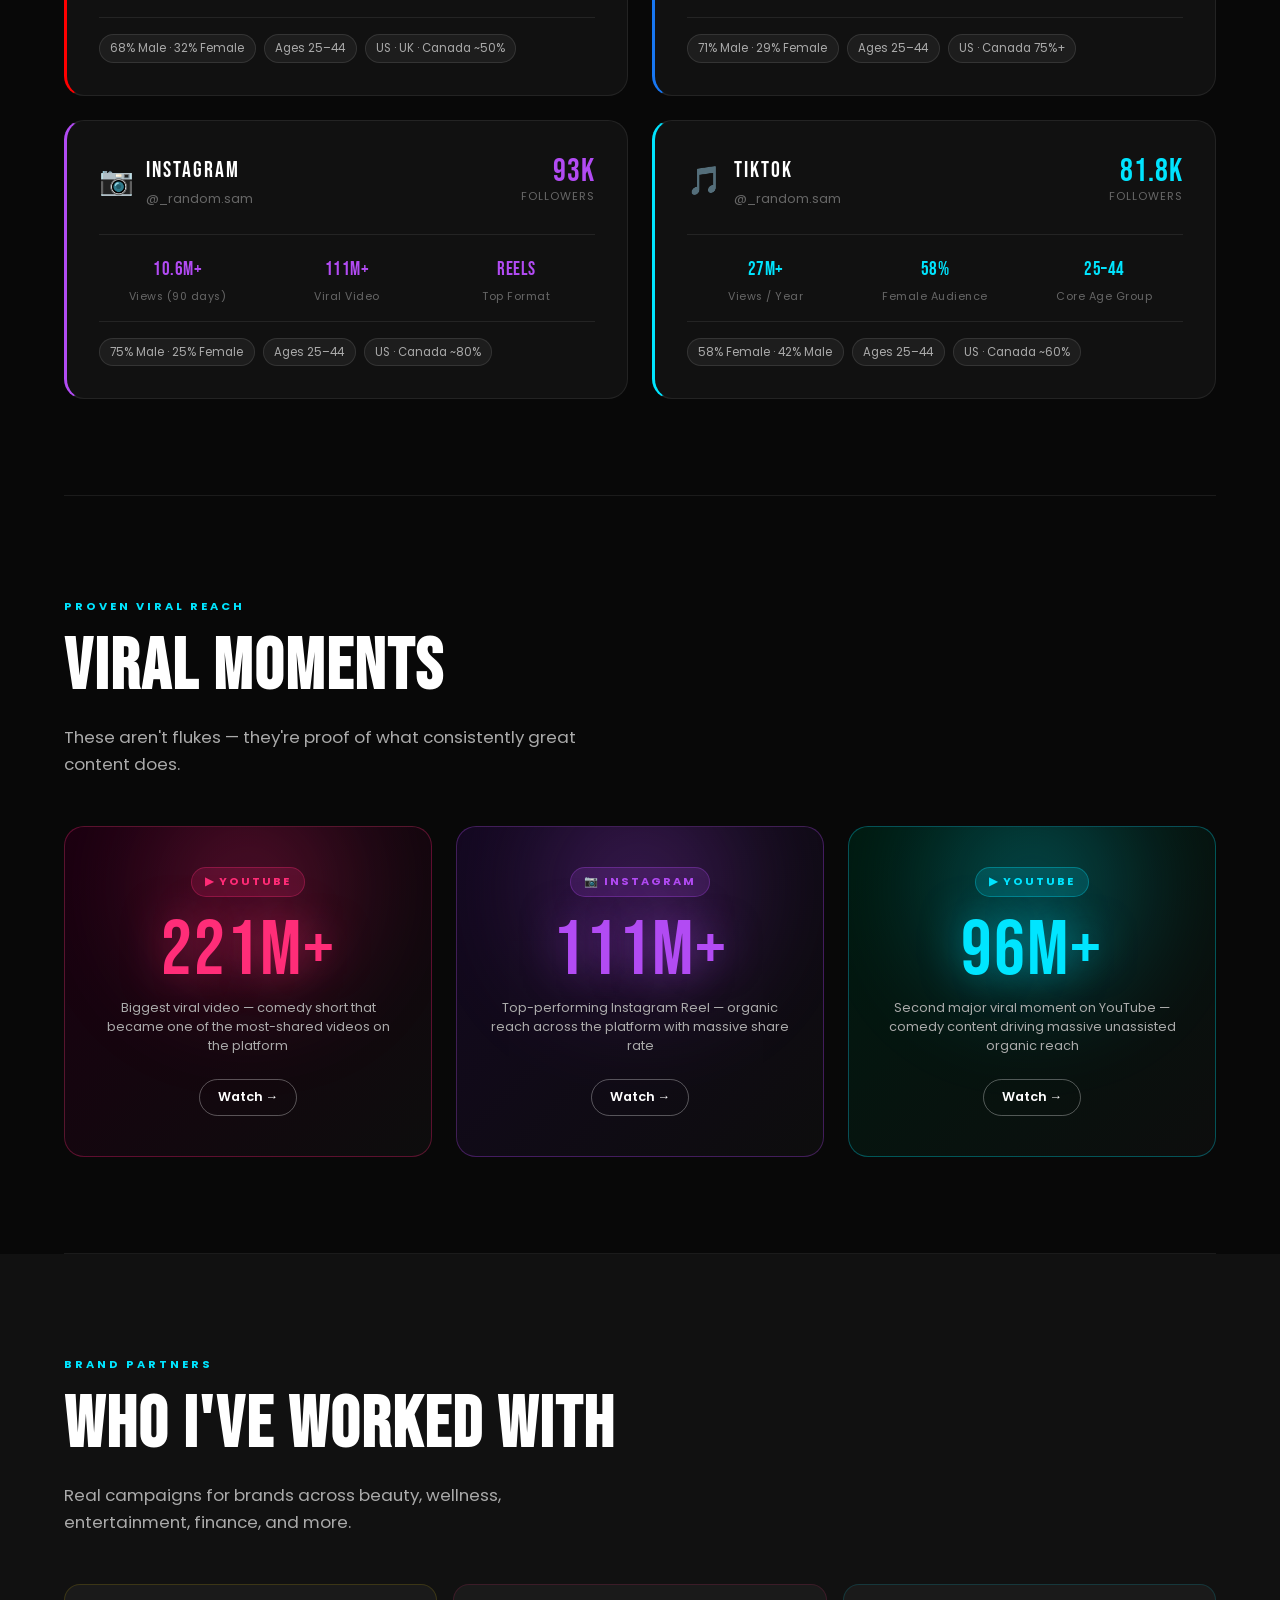
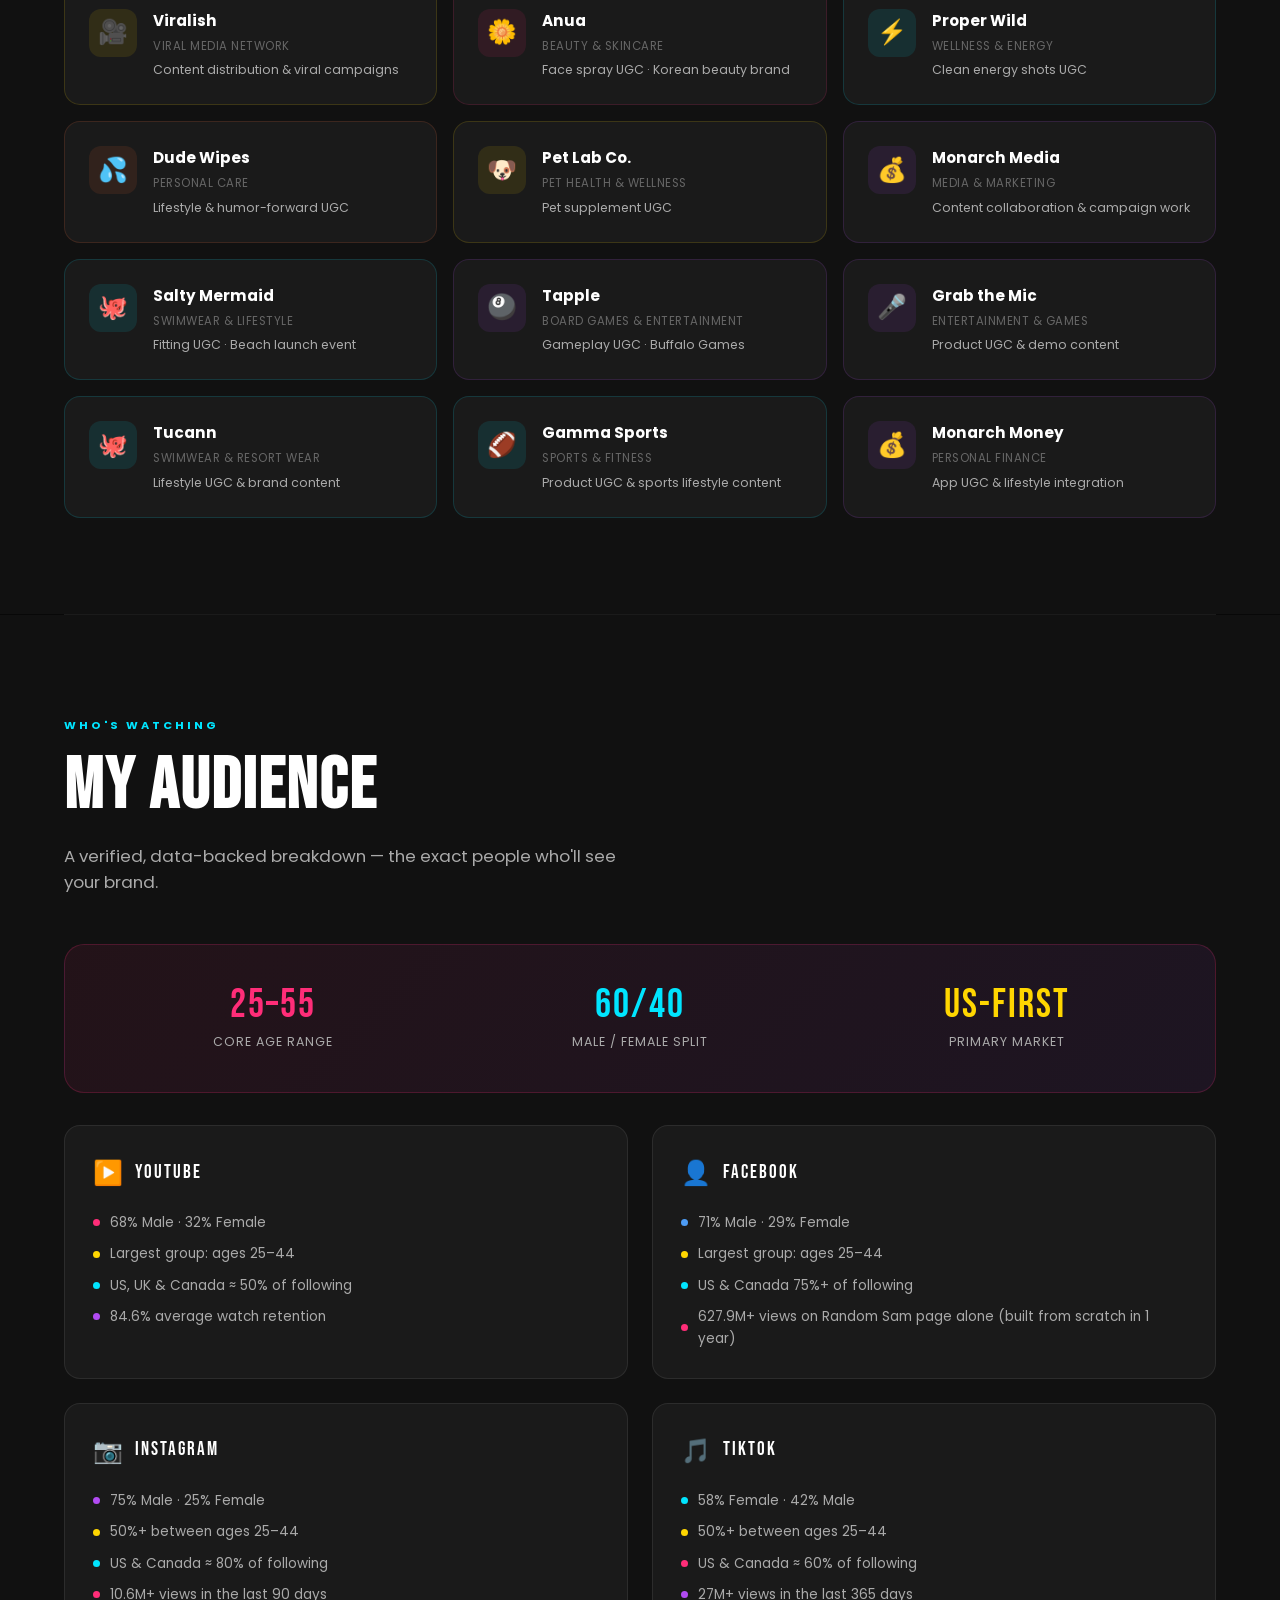
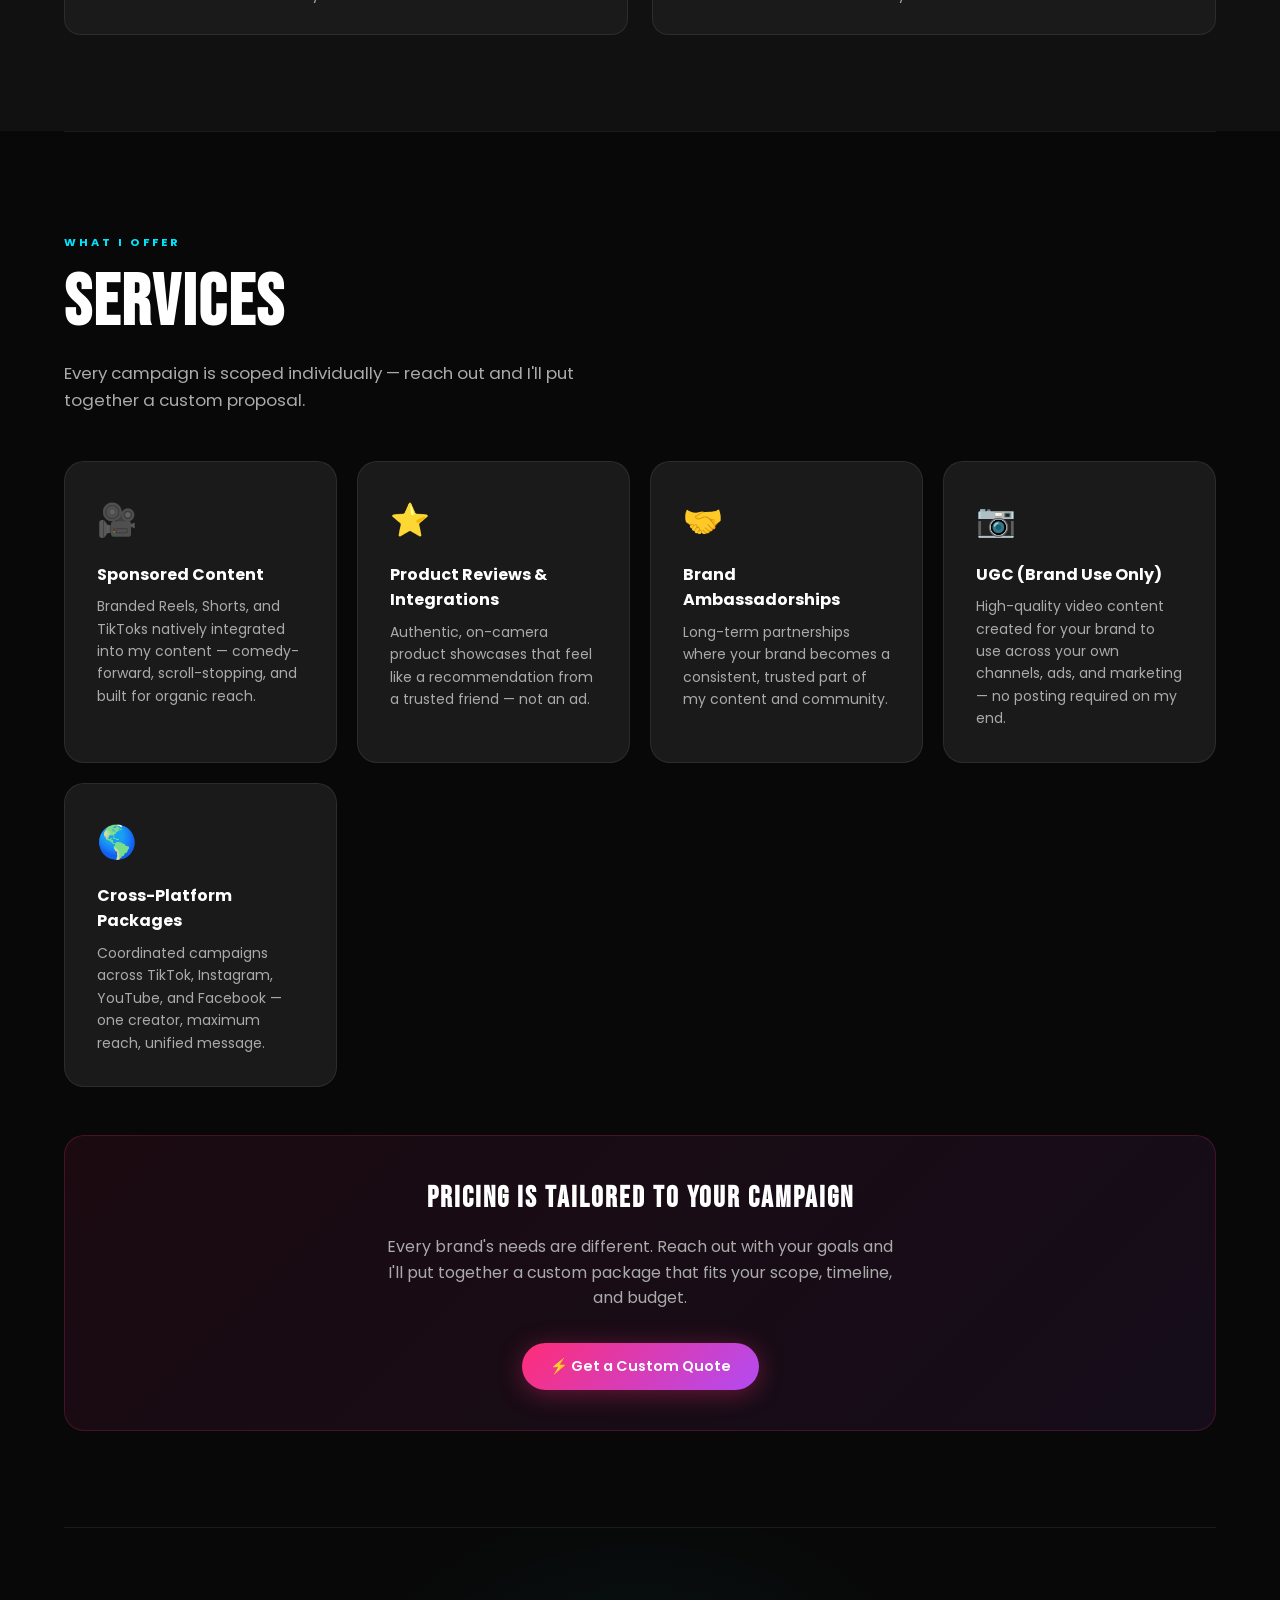
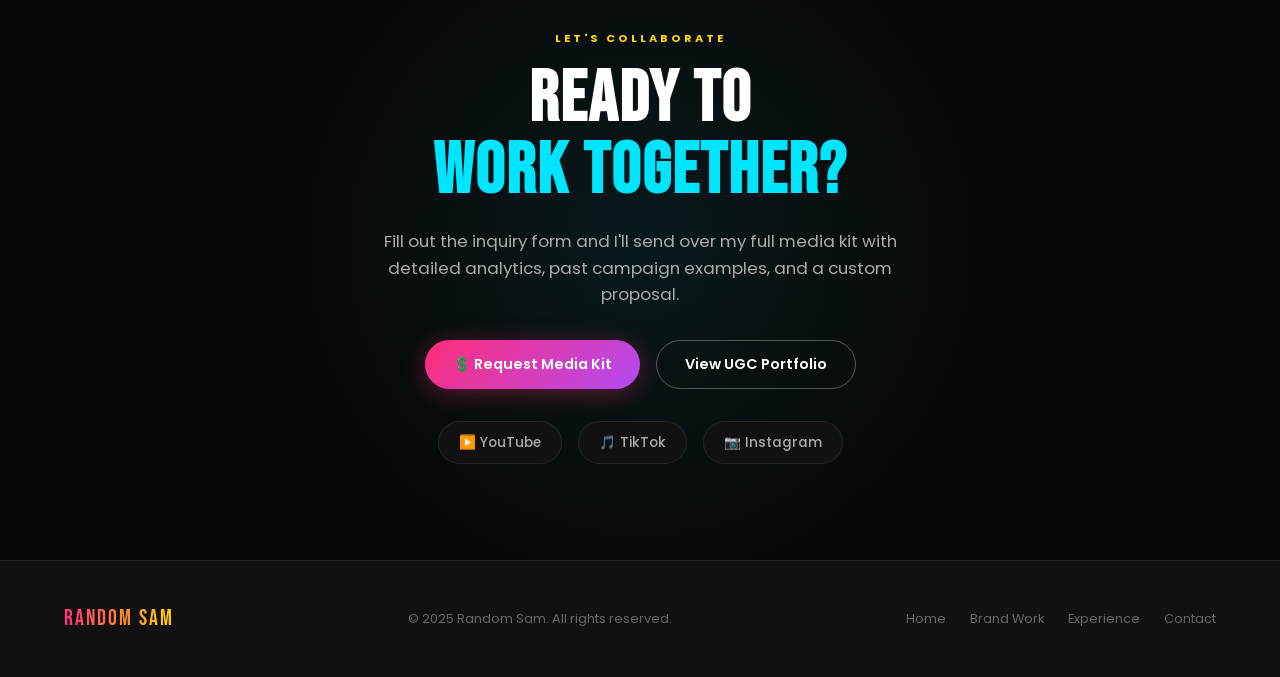
==== commit c0fa48a4: "Update experience page: brand fixes, new brands, remove public rates - 627.9M Facebook views clarifi" ====
--- a/experience.html
+++ b/experience.html
@@ -502,7 +502,7 @@
           <div class="pd-stats">
             <div class="pd-stat">
               <div class="pd-stat-num" style="color:#4d9cf5;">627.9M+</div>
-              <div class="pd-stat-label">Views / Year</div>
+              <div class="pd-stat-label">Views (1 Page, 1 Year)</div>
             </div>
             <div class="pd-stat">
               <div class="pd-stat-num" style="color:#4d9cf5;">174K</div>
@@ -699,7 +699,7 @@
         <div class="brand-card swimwear fade-up">
           <div class="brand-icon-box">&#128025;</div>
           <div class="brand-info">
-            <div class="brand-name">Salty Me</div>
+            <div class="brand-name">Salty Mermaid</div>
             <div class="brand-category">Swimwear &amp; Lifestyle</div>
             <div class="brand-type">Fitting UGC · Beach launch event</div>
           </div>
@@ -720,6 +720,33 @@
             <div class="brand-name">Grab the Mic</div>
             <div class="brand-category">Entertainment &amp; Games</div>
             <div class="brand-type">Product UGC &amp; demo content</div>
+          </div>
+        </div>
+
+        <div class="brand-card swimwear fade-up">
+          <div class="brand-icon-box">&#128025;</div>
+          <div class="brand-info">
+            <div class="brand-name">Tucann</div>
+            <div class="brand-category">Swimwear &amp; Resort Wear</div>
+            <div class="brand-type">Lifestyle UGC &amp; brand content</div>
+          </div>
+        </div>
+
+        <div class="brand-card wellness fade-up">
+          <div class="brand-icon-box">&#127944;</div>
+          <div class="brand-info">
+            <div class="brand-name">Gamma Sports</div>
+            <div class="brand-category">Sports &amp; Fitness</div>
+            <div class="brand-type">Product UGC &amp; sports lifestyle content</div>
+          </div>
+        </div>
+
+        <div class="brand-card finance fade-up">
+          <div class="brand-icon-box">&#128176;</div>
+          <div class="brand-info">
+            <div class="brand-name">Monarch Money</div>
+            <div class="brand-category">Personal Finance</div>
+            <div class="brand-type">App UGC &amp; lifestyle integration</div>
           </div>
         </div>
 
@@ -775,7 +802,7 @@
             <div class="adc-item"><span class="adc-dot" style="background:#4d9cf5"></span>71% Male · 29% Female</div>
             <div class="adc-item"><span class="adc-dot" style="background:var(--yellow)"></span>Largest group: ages 25–44</div>
             <div class="adc-item"><span class="adc-dot" style="background:var(--cyan)"></span>US &amp; Canada 75%+ of following</div>
-            <div class="adc-item"><span class="adc-dot" style="background:var(--pink)"></span>627.9M+ views on main page (365 days)</div>
+            <div class="adc-item"><span class="adc-dot" style="background:var(--pink)"></span>627.9M+ views on Random Sam page alone (built from scratch in 1 year)</div>
           </div>
         </div>
         <div class="audience-demo-card fade-up">
@@ -808,64 +835,46 @@
 
   <div class="divider"></div>
 
-  <!-- RATES -->
+  <!-- SERVICES -->
   <section style="padding: 6rem 5%;" id="rates">
     <div class="rates-section">
-      <div class="fade-up" style="margin-bottom: 2rem;">
-        <span class="section-tag">Services &amp; Pricing</span>
-        <h2 class="section-title">RATE SHEET</h2>
-        <p class="section-subtitle">Custom packages available — let's tailor a solution for your brand.</p>
-      </div>
-
-      <div class="services-list fade-up">
-        <span class="service-pill">&#127909; Sponsored Content (Reels, Shorts, TikToks)</span>
-        <span class="service-pill">&#11088; Product Reviews &amp; Integrations</span>
-        <span class="service-pill">&#129309; Brand Ambassadorships</span>
-        <span class="service-pill">&#128247; UGC (Brand Use Only)</span>
-      </div>
-
-      <div class="rates-note fade-up">
-        <strong>Starting rates below.</strong> Custom packages available based on scope and deliverables. Does not include exclusivity or paid usage rights. Contact for a tailored quote.
-      </div>
-
-      <table class="rates-table fade-up">
-        <thead>
-          <tr>
-            <th>Service</th>
-            <th>Deliverables</th>
-            <th>Starting Rate</th>
-          </tr>
-        </thead>
-        <tbody>
-          <tr>
-            <td><span class="service-name">Instagram Reel</span></td>
-            <td>1 branded video + 1 story</td>
-            <td><span class="price">$1,500 – $3,000</span></td>
-          </tr>
-          <tr>
-            <td><span class="service-name">TikTok Post</span></td>
-            <td>1 branded video</td>
-            <td><span class="price">$1,200 – $2,500</span></td>
-          </tr>
-          <tr>
-            <td><span class="service-name">YouTube Integration</span></td>
-            <td>Mention, integration, or dedicated segment</td>
-            <td><span class="price">$8,000 – $15,000</span></td>
-          </tr>
-          <tr>
-            <td><span class="service-name">UGC Bundle</span></td>
-            <td>3 edited clips (brand use only)</td>
-            <td><span class="price">$1,500 – $3,000</span></td>
-          </tr>
-          <tr>
-            <td><span class="service-name">Cross-Platform Package</span></td>
-            <td>TikTok + Instagram + Facebook</td>
-            <td><span class="price">$3,500 – $6,000</span></td>
-          </tr>
-        </tbody>
-      </table>
-
-      <div style="text-align:center; margin-top: 2rem;" class="fade-up">
+      <div class="fade-up" style="margin-bottom: 3rem;">
+        <span class="section-tag">What I Offer</span>
+        <h2 class="section-title">SERVICES</h2>
+        <p class="section-subtitle">Every campaign is scoped individually — reach out and I'll put together a custom proposal.</p>
+      </div>
+
+      <div style="display:grid; grid-template-columns: repeat(auto-fit, minmax(260px, 1fr)); gap:1.25rem; margin-bottom:3rem;">
+        <div class="why-card fade-up">
+          <span class="why-icon">&#127909;</span>
+          <h3>Sponsored Content</h3>
+          <p>Branded Reels, Shorts, and TikToks natively integrated into my content — comedy-forward, scroll-stopping, and built for organic reach.</p>
+        </div>
+        <div class="why-card fade-up">
+          <span class="why-icon">&#11088;</span>
+          <h3>Product Reviews &amp; Integrations</h3>
+          <p>Authentic, on-camera product showcases that feel like a recommendation from a trusted friend — not an ad.</p>
+        </div>
+        <div class="why-card fade-up">
+          <span class="why-icon">&#129309;</span>
+          <h3>Brand Ambassadorships</h3>
+          <p>Long-term partnerships where your brand becomes a consistent, trusted part of my content and community.</p>
+        </div>
+        <div class="why-card fade-up">
+          <span class="why-icon">&#128247;</span>
+          <h3>UGC (Brand Use Only)</h3>
+          <p>High-quality video content created for your brand to use across your own channels, ads, and marketing — no posting required on my end.</p>
+        </div>
+        <div class="why-card fade-up">
+          <span class="why-icon">&#127758;</span>
+          <h3>Cross-Platform Packages</h3>
+          <p>Coordinated campaigns across TikTok, Instagram, YouTube, and Facebook — one creator, maximum reach, unified message.</p>
+        </div>
+      </div>
+
+      <div style="background: linear-gradient(135deg, rgba(255,45,120,0.08), rgba(178,75,243,0.08)); border: 1px solid rgba(255,45,120,0.2); border-radius: 20px; padding: 2.5rem; text-align:center;" class="fade-up">
+        <h3 style="font-family:'Bebas Neue',sans-serif; font-size:1.8rem; letter-spacing:2px; margin-bottom:0.75rem;">PRICING IS TAILORED TO YOUR CAMPAIGN</h3>
+        <p style="color:var(--gray-light); max-width:520px; margin: 0 auto 2rem;">Every brand's needs are different. Reach out with your goals and I'll put together a custom package that fits your scope, timeline, and budget.</p>
         <a href="ugc.html#inquiry" class="btn btn-primary">&#9889; Get a Custom Quote</a>
       </div>
     </div>
